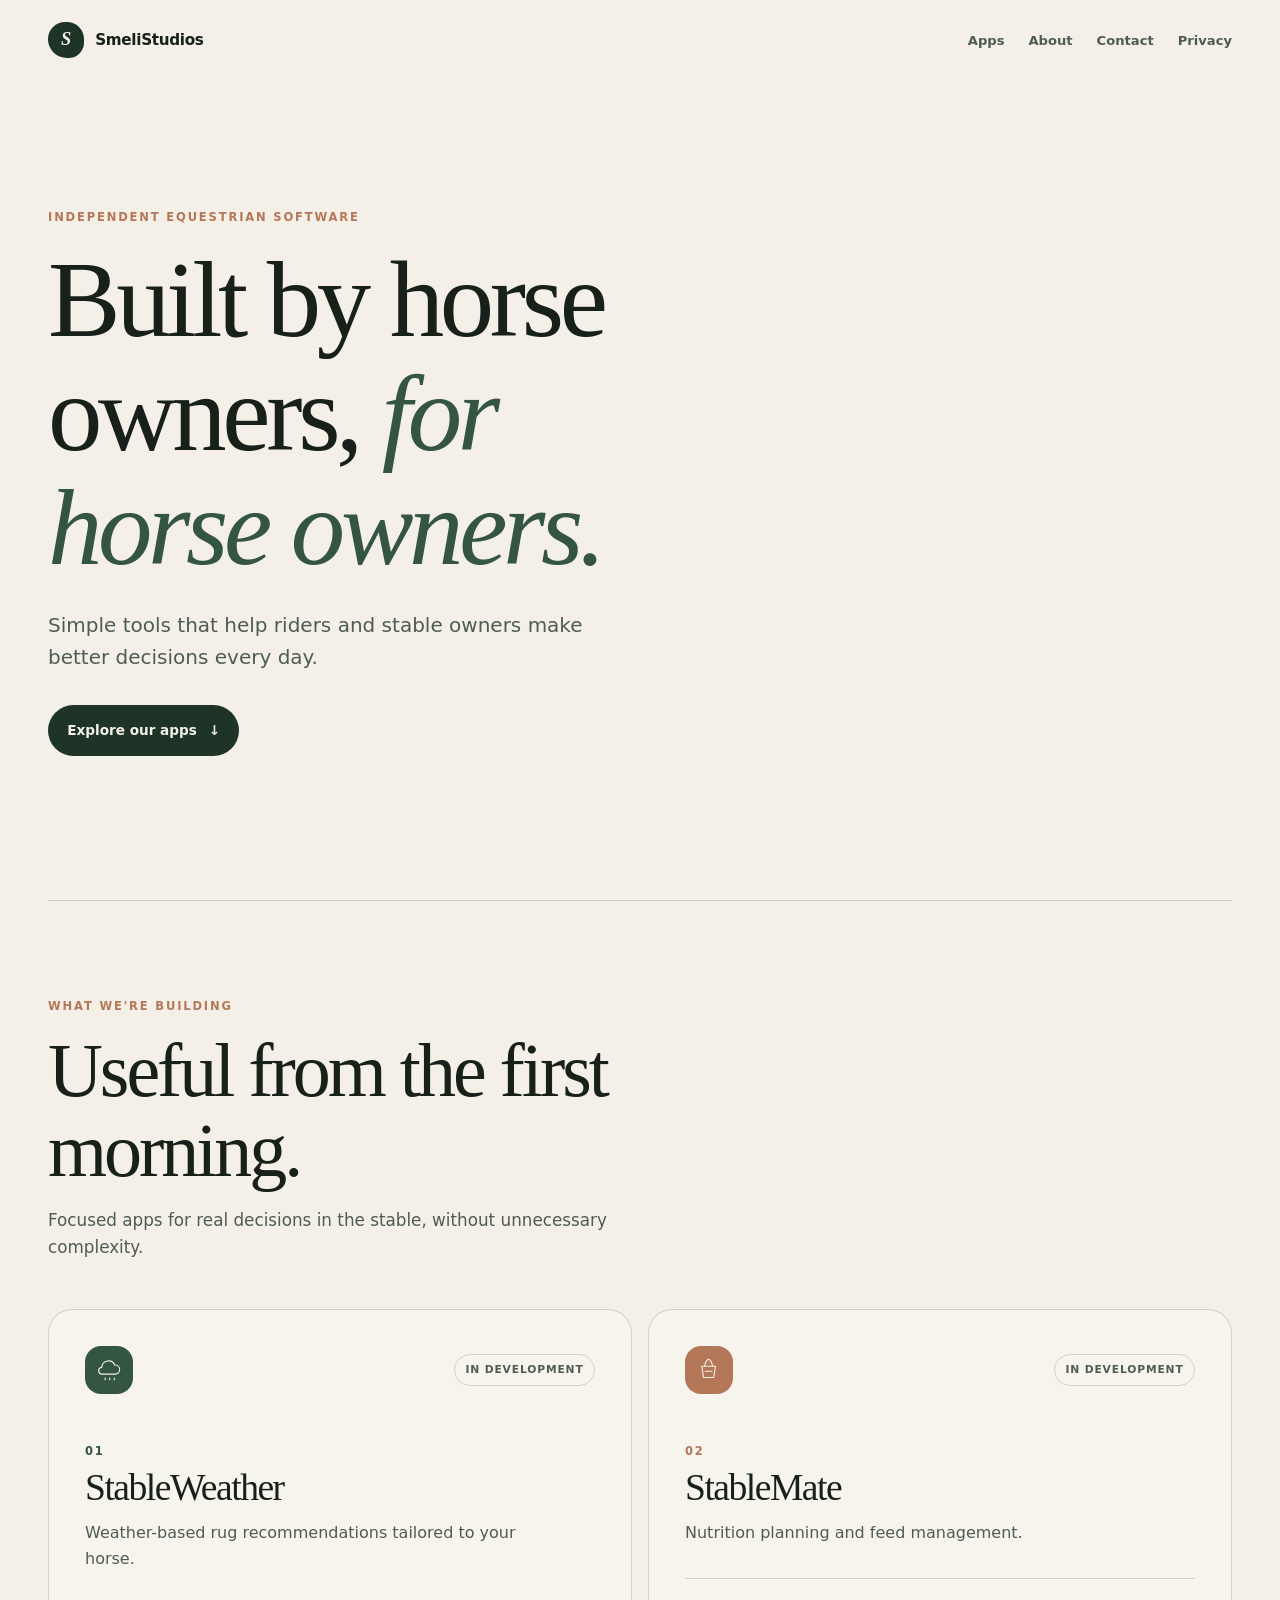
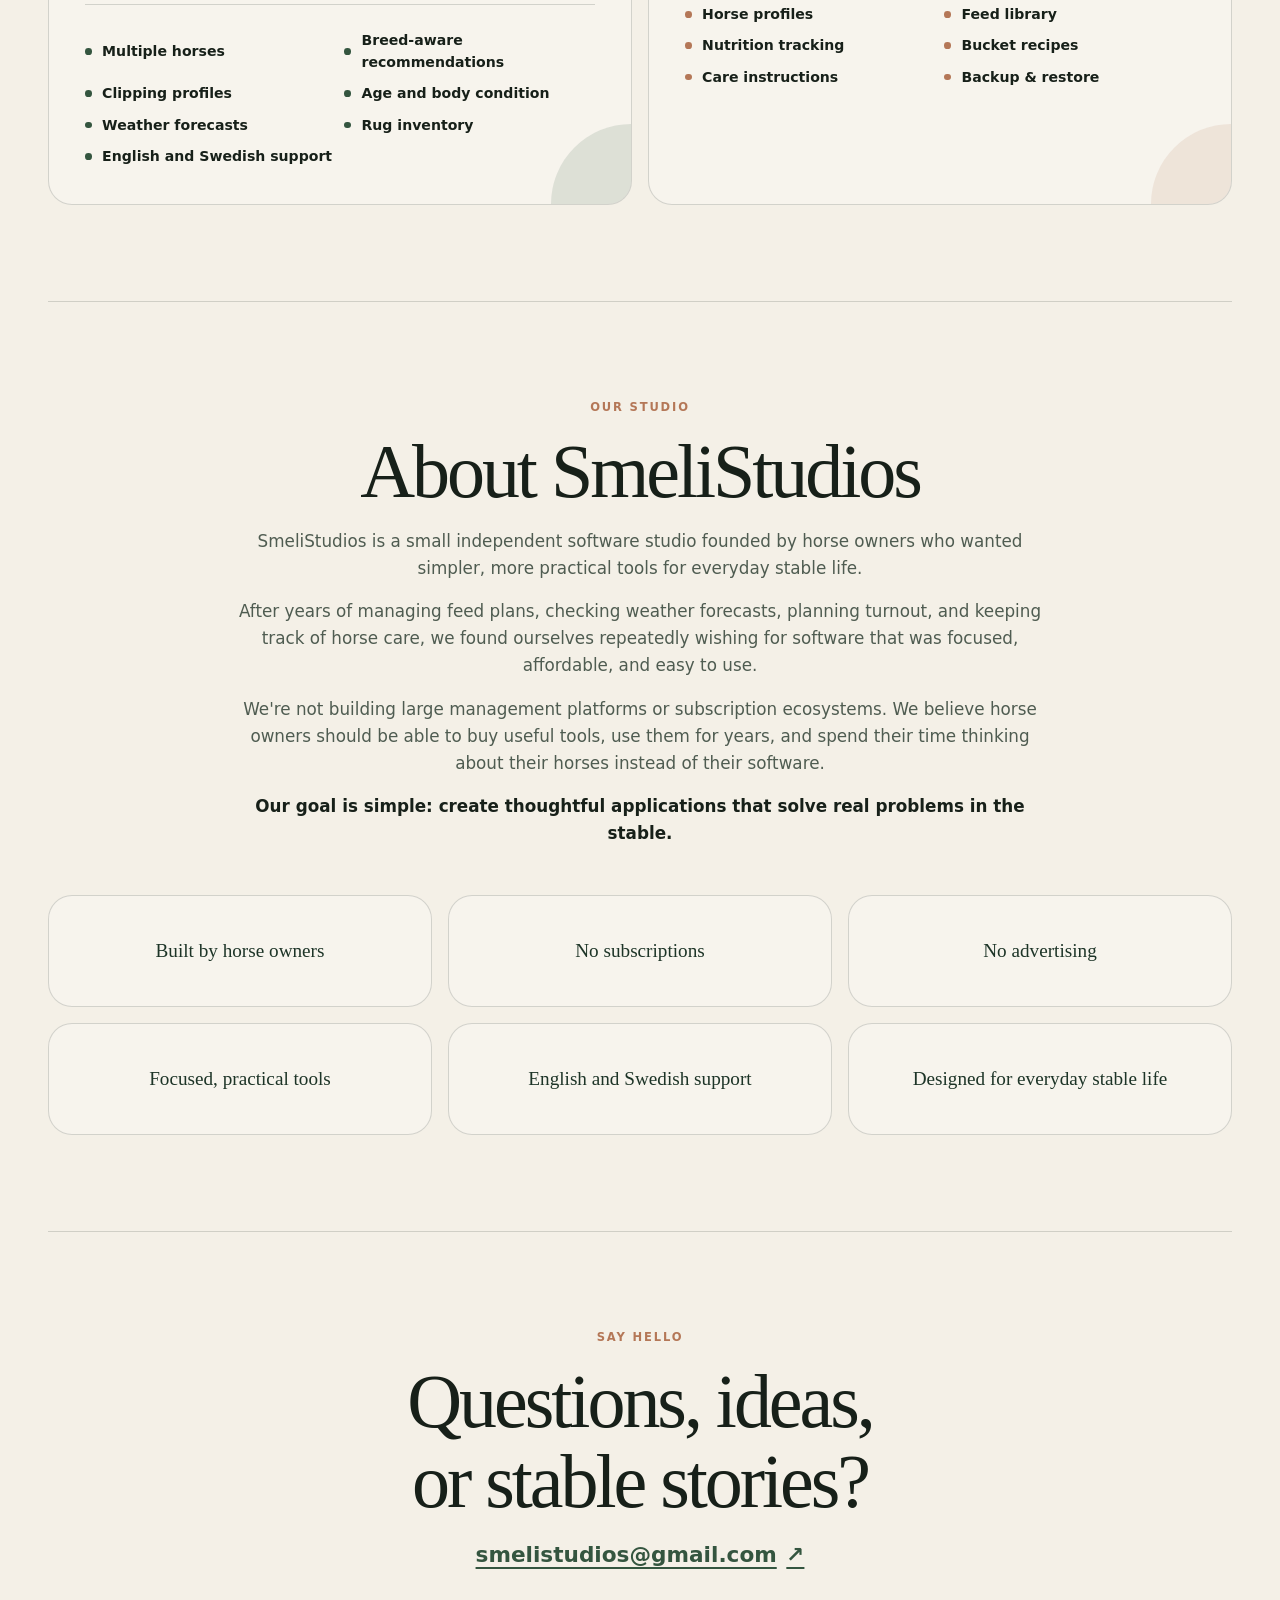
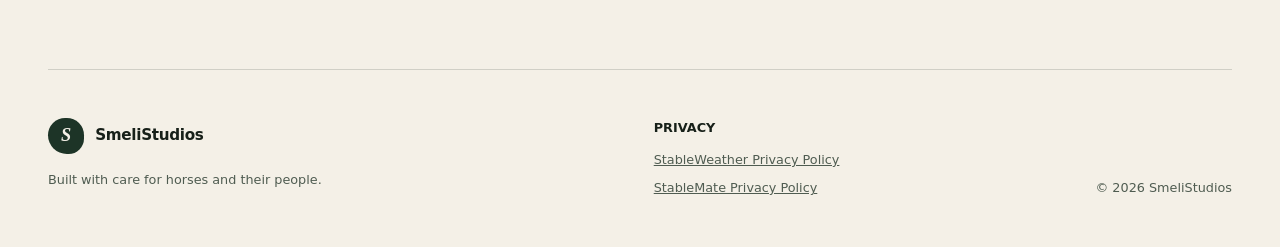
==== index.html @ ff222631 "fixed issues" ====
<!doctype html>
<html lang="en">
  <head>
    <meta charset="utf-8">
    <meta name="viewport" content="width=device-width, initial-scale=1">
    <meta
      name="description"
      content="SmeliStudios builds simple tools for horse owners, riders, and stable owners."
    >
    <title>SmeliStudios | Built for horse owners</title>
    <link rel="stylesheet" href="styles.css">
  </head>
  <body>
    <header class="site-header">
      <a class="brand" href="#top" aria-label="SmeliStudios home">
        <span class="brand-mark" aria-hidden="true">S</span>
        <span>SmeliStudios</span>
      </a>
      <nav aria-label="Primary navigation">
        <a href="#apps">Apps</a>
        <a href="#about">About</a>
        <a href="#contact">Contact</a>
        <a href="#privacy">Privacy</a>
      </nav>
    </header>

    <main id="top">
      <section class="hero" aria-labelledby="hero-title">
        <div class="hero-copy">
          <p class="eyebrow">Independent equestrian software</p>
          <h1 id="hero-title">Built by horse owners, <em>for horse owners.</em></h1>
          <p class="hero-intro">
            Simple tools that help riders and stable owners make better
            decisions every day.
          </p>
          <a class="primary-link" href="#apps">
            Explore our apps
            <span aria-hidden="true">&darr;</span>
          </a>
        </div>

      </section>

      <section id="apps" class="apps-section" aria-labelledby="apps-title">
        <div class="section-heading">
          <p class="eyebrow">What we're building</p>
          <h2 id="apps-title">Useful from the first morning.</h2>
          <p>
            Focused apps for real decisions in the stable, without unnecessary
            complexity.
          </p>
        </div>

        <div class="app-grid">
          <article class="app-card weather-card">
            <div class="app-card-top">
              <div class="app-icon" aria-hidden="true">
                <svg viewBox="0 0 48 48">
                  <path d="M13 32h23a8 8 0 0 0-1-16 12 12 0 0 0-23 4 6 6 0 0 0 1 12Z" />
                  <path d="M18 39v3m8-3v3m8-3v3" />
                </svg>
              </div>
              <span class="status">In development</span>
            </div>
            <p class="app-number">01</p>
            <h3>StableWeather</h3>
            <p class="app-summary">
              Weather-based rug recommendations tailored to your horse.
            </p>
            <ul class="feature-list">
              <li>Multiple horses</li>
              <li>Breed-aware recommendations</li>
              <li>Clipping profiles</li>
              <li>Age and body condition</li>
              <li>Weather forecasts</li>
              <li>Rug inventory</li>
              <li>English and Swedish support</li>
            </ul>
          </article>

          <article class="app-card mate-card">
            <div class="app-card-top">
              <div class="app-icon" aria-hidden="true">
                <svg viewBox="0 0 48 48">
                  <path d="M12 18h24l-3 20H15l-3-20Z" />
                  <path d="M17 18c1-8 5-12 7-12s6 4 7 12M18 27h12" />
                </svg>
              </div>
              <span class="status">In development</span>
            </div>
            <p class="app-number">02</p>
            <h3>StableMate</h3>
            <p class="app-summary">Nutrition planning and feed management.</p>
            <ul class="feature-list">
              <li>Horse profiles</li>
              <li>Feed library</li>
              <li>Nutrition tracking</li>
              <li>Bucket recipes</li>
              <li>Care instructions</li>
              <li>Backup &amp; restore</li>
            </ul>
          </article>
        </div>
      </section>

      <section id="about" class="about-section" aria-labelledby="about-title">
        <div class="about-copy">
          <p class="eyebrow">Our studio</p>
          <h2 id="about-title">About SmeliStudios</h2>
          <div class="about-text">
            <p>
              SmeliStudios is a small independent software studio founded by
              horse owners who wanted simpler, more practical tools for
              everyday stable life.
            </p>
            <p>
              After years of managing feed plans, checking weather forecasts,
              planning turnout, and keeping track of horse care, we found
              ourselves repeatedly wishing for software that was focused,
              affordable, and easy to use.
            </p>
            <p>
              We're not building large management platforms or subscription
              ecosystems. We believe horse owners should be able to buy useful
              tools, use them for years, and spend their time thinking about
              their horses instead of their software.
            </p>
            <p>
              Our goal is simple: create thoughtful applications that solve
              real problems in the stable.
            </p>
          </div>
        </div>

        <div class="values-grid" role="list" aria-label="SmeliStudios values">
          <article class="value-card" role="listitem">Built by horse owners</article>
          <article class="value-card" role="listitem">No subscriptions</article>
          <article class="value-card" role="listitem">No advertising</article>
          <article class="value-card" role="listitem">Focused, practical tools</article>
          <article class="value-card" role="listitem">
            English and Swedish support
          </article>
          <article class="value-card" role="listitem">
            Designed for everyday stable life
          </article>
        </div>
      </section>

      <section id="contact" class="contact-section" aria-labelledby="contact-title">
        <p class="eyebrow">Say hello</p>
        <h2 id="contact-title">Questions, ideas, or stable stories?</h2>
        <a class="email-link" href="mailto:smelistudios@gmail.com">
          smelistudios@gmail.com
          <span aria-hidden="true">&nearr;</span>
        </a>
      </section>
    </main>

    <footer id="privacy" class="site-footer">
      <div>
        <a class="brand footer-brand" href="#top">
          <span class="brand-mark" aria-hidden="true">S</span>
          <span>SmeliStudios</span>
        </a>
        <p>Built with care for horses and their people.</p>
      </div>
      <div class="footer-links">
        <p>Privacy</p>
        <a href="privacy/stableweather.html">StableWeather Privacy Policy</a>
        <a href="privacy/stablemate.html">StableMate Privacy Policy</a>
      </div>
      <p class="copyright">&copy; 2026 SmeliStudios</p>
    </footer>
  </body>
</html>
---- styles.css ----
:root {
  /*
   * SMELISTUDIOS THEME
   * ------------------
   * Change the palette here. Every colour used across the landing page,
   * and privacy pages references one of these variables.
   *
   * Core surfaces and text
   */
  --ink: #172019;
  --ink-soft: #4f5c51;
  --paper: #f4f0e7;
  --paper-deep: #e9e2d5;

  /* Brand and accent colours */
  --forest: #1d3427;
  --forest-light: #34553f;
  --clay: #b47757;
  --sun: #d7aa58;

  /* Borders and overlays */
  --line: rgba(23, 32, 25, 0.16);
  --card-wash: rgba(255, 255, 255, 0.28);

  /* Layout controls */
  --radius: 1.5rem;
  --max-width: 74rem;
}

* {
  box-sizing: border-box;
}

html {
  scroll-behavior: smooth;
}

body {
  margin: 0;
  background: var(--paper);
  color: var(--ink);
  font-family: Inter, ui-sans-serif, system-ui, -apple-system, BlinkMacSystemFont,
    "Segoe UI", sans-serif;
  line-height: 1.6;
}

a {
  color: inherit;
}

.site-header,
.hero,
.apps-section,
.about-section,
.contact-section,
.site-footer {
  width: min(calc(100% - 2rem), var(--max-width));
  margin-inline: auto;
}

.site-header {
  min-height: 5rem;
  display: flex;
  align-items: center;
  justify-content: space-between;
  gap: 1rem;
}

.brand {
  display: inline-flex;
  align-items: center;
  gap: 0.7rem;
  color: var(--ink);
  font-size: 0.95rem;
  font-weight: 800;
  letter-spacing: -0.02em;
  text-decoration: none;
}

.brand-mark {
  width: 2.25rem;
  height: 2.25rem;
  display: grid;
  place-items: center;
  border-radius: 50% 50% 45% 55%;
  background: var(--forest);
  color: var(--paper);
  font-family: Georgia, "Times New Roman", serif;
  font-size: 1.15rem;
  font-style: italic;
}

nav {
  display: none;
  align-items: center;
  gap: 1.5rem;
}

nav a {
  color: var(--ink-soft);
  font-size: 0.82rem;
  font-weight: 700;
  text-decoration: none;
}

nav a:hover,
nav a:focus-visible {
  color: var(--clay);
}

.hero {
  min-height: calc(100vh - 5rem);
  display: flex;
  align-items: center;
  padding-block: 4rem 5rem;
}

.hero-copy {
  width: 100%;
  max-width: 58rem;
}

.eyebrow {
  margin: 0 0 1rem;
  color: var(--clay);
  font-size: 0.72rem;
  font-weight: 800;
  letter-spacing: 0.16em;
  text-transform: uppercase;
}

h1,
h2,
h3,
p {
  margin-top: 0;
}

h1,
h2,
h3 {
  font-family: Georgia, "Times New Roman", serif;
  font-weight: 500;
  letter-spacing: -0.04em;
  line-height: 1.05;
}

h1 {
  max-width: 12ch;
  margin-bottom: 1.5rem;
  font-size: clamp(3.25rem, 14vw, 6.8rem);
}

h1 em {
  color: var(--forest-light);
  font-weight: inherit;
}

.hero-intro {
  max-width: 34rem;
  margin-bottom: 2rem;
  color: var(--ink-soft);
  font-size: clamp(1.05rem, 2vw, 1.25rem);
}

.primary-link {
  display: inline-flex;
  align-items: center;
  gap: 0.75rem;
  padding: 0.9rem 1.2rem;
  border-radius: 999px;
  background: var(--forest);
  color: var(--paper);
  font-size: 0.85rem;
  font-weight: 800;
  text-decoration: none;
}

.primary-link:hover,
.primary-link:focus-visible {
  background: var(--forest-light);
}

.apps-section {
  padding-block: 6rem;
  border-top: 1px solid var(--line);
}

.section-heading {
  max-width: 40rem;
  margin-bottom: 3rem;
}

h2 {
  margin-bottom: 1rem;
  font-size: clamp(2.5rem, 9vw, 4.75rem);
}

.section-heading > p:last-child {
  color: var(--ink-soft);
  font-size: 1.05rem;
}

.app-grid {
  display: grid;
  gap: 1rem;
}

.app-card {
  position: relative;
  overflow: hidden;
  padding: 1.5rem;
  border: 1px solid var(--line);
  border-radius: var(--radius);
  background: var(--card-wash);
}

.app-card::after {
  content: "";
  width: 10rem;
  height: 10rem;
  position: absolute;
  right: -5rem;
  bottom: -5rem;
  border-radius: 50%;
  background: var(--card-accent);
  opacity: 0.13;
}

.weather-card {
  --card-accent: var(--forest-light);
}

.mate-card {
  --card-accent: var(--clay);
}

.app-card-top {
  display: flex;
  align-items: center;
  justify-content: space-between;
  gap: 1rem;
}

.app-icon {
  width: 3rem;
  height: 3rem;
  display: grid;
  place-items: center;
  border-radius: 1rem;
  background: var(--card-accent);
  color: var(--paper);
}

.app-icon svg {
  width: 1.7rem;
  fill: none;
  stroke: currentColor;
  stroke-linecap: round;
  stroke-linejoin: round;
  stroke-width: 2;
}

.status {
  padding: 0.4rem 0.65rem;
  border: 1px solid var(--line);
  border-radius: 999px;
  color: var(--ink-soft);
  font-size: 0.67rem;
  font-weight: 800;
  letter-spacing: 0.08em;
  text-transform: uppercase;
}

.app-number {
  margin: 3rem 0 0.5rem;
  color: var(--card-accent);
  font-size: 0.72rem;
  font-weight: 900;
  letter-spacing: 0.14em;
}

.app-card h3 {
  margin-bottom: 0.8rem;
  font-size: 2.35rem;
}

.app-summary {
  max-width: 30rem;
  color: var(--ink-soft);
}

.feature-list {
  display: grid;
  gap: 0.55rem;
  margin: 2rem 0 0;
  padding: 1.5rem 0 0;
  border-top: 1px solid var(--line);
  list-style: none;
}

.feature-list li {
  display: flex;
  align-items: center;
  gap: 0.65rem;
  font-size: 0.88rem;
  font-weight: 650;
}

.feature-list li::before {
  content: "";
  width: 0.42rem;
  height: 0.42rem;
  flex: 0 0 auto;
  border-radius: 50%;
  background: var(--card-accent);
}

.about-section {
  padding-block: 6rem;
  border-top: 1px solid var(--line);
  text-align: center;
}

.about-copy {
  max-width: 52rem;
  margin-inline: auto;
}

.about-text {
  color: var(--ink-soft);
  font-size: 1.05rem;
}

.about-text p:last-child {
  margin-bottom: 0;
  color: var(--ink);
  font-weight: 700;
}

.values-grid {
  display: grid;
  gap: 1rem;
  margin-top: 3rem;
}

.value-card {
  min-height: 7rem;
  display: grid;
  place-items: center;
  align-items: center;
  padding: 1.5rem;
  border: 1px solid var(--line);
  border-radius: var(--radius);
  background: var(--card-wash);
  color: var(--forest);
  font-family: Georgia, "Times New Roman", serif;
  font-size: 1.2rem;
  font-weight: 500;
  line-height: 1.25;
}

.contact-section {
  padding-block: 6rem;
  border-top: 1px solid var(--line);
  text-align: center;
}

.contact-section h2 {
  max-width: 14ch;
  margin-inline: auto;
}

.email-link {
  display: inline-flex;
  align-items: center;
  gap: 0.6rem;
  color: var(--forest-light);
  font-size: clamp(1rem, 4vw, 1.35rem);
  font-weight: 800;
  text-underline-offset: 0.3rem;
}

.site-footer {
  display: grid;
  gap: 2rem;
  padding-block: 3rem;
  border-top: 1px solid var(--line);
}

.footer-brand {
  margin-bottom: 1rem;
}

.site-footer p {
  margin-bottom: 0;
  color: var(--ink-soft);
  font-size: 0.8rem;
}

.footer-links {
  display: grid;
  gap: 0.5rem;
}

.footer-links p {
  margin-bottom: 0.25rem;
  color: var(--ink);
  font-weight: 800;
  text-transform: uppercase;
}

.footer-links a {
  width: fit-content;
  color: var(--ink-soft);
  font-size: 0.8rem;
}

.copyright {
  align-self: end;
}

:focus-visible {
  outline: 3px solid var(--sun);
  outline-offset: 4px;
}

@media (min-width: 40rem) {
  nav {
    display: flex;
  }

  .site-header,
  .hero,
  .apps-section,
  .about-section,
  .contact-section,
  .site-footer {
    width: min(calc(100% - 4rem), var(--max-width));
  }

  .app-card {
    padding: 2.25rem;
  }

  .feature-list {
    grid-template-columns: repeat(2, minmax(0, 1fr));
  }

  .values-grid {
    grid-template-columns: repeat(2, minmax(0, 1fr));
  }

  .site-footer {
    grid-template-columns: 1.4fr 1fr auto;
  }
}

@media (min-width: 56rem) {
  .app-grid {
    grid-template-columns: repeat(2, minmax(0, 1fr));
  }

  .values-grid {
    grid-template-columns: repeat(3, minmax(0, 1fr));
  }
}

@media (prefers-reduced-motion: reduce) {
  html {
    scroll-behavior: auto;
  }
}
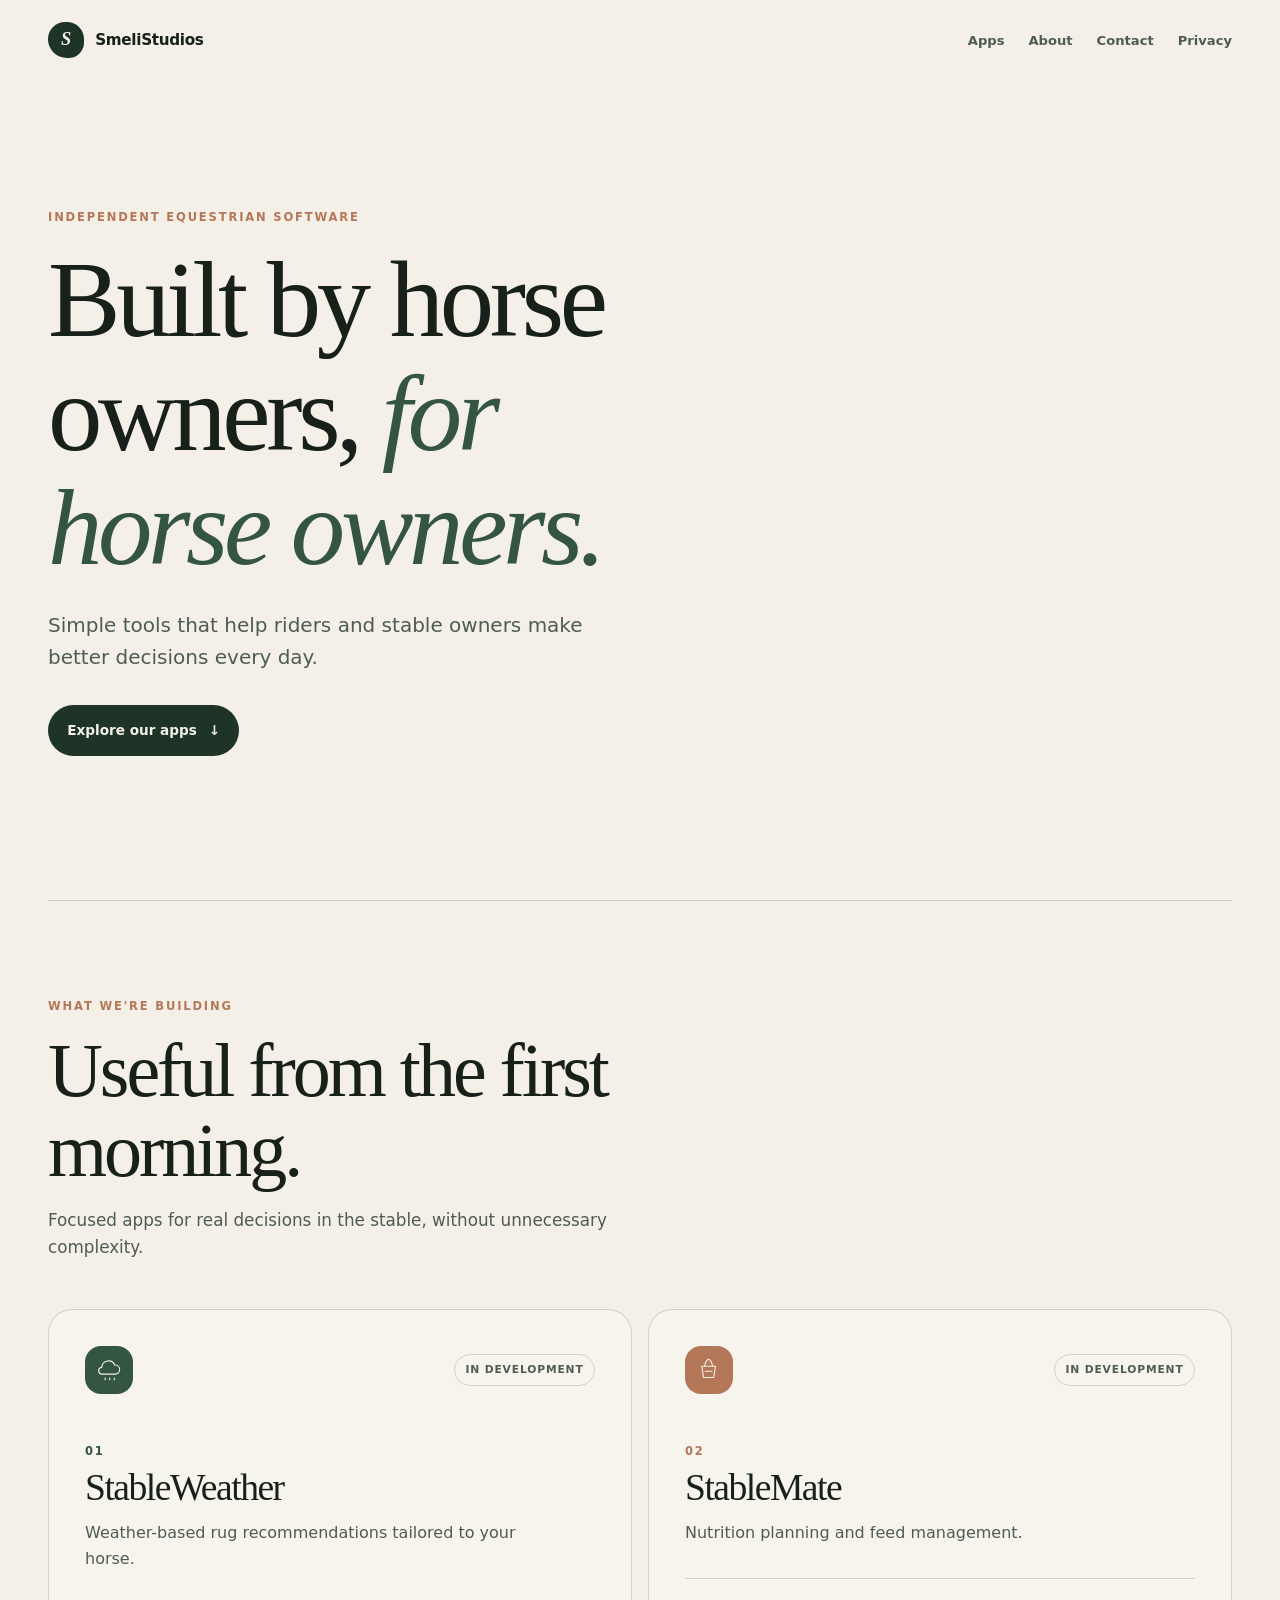
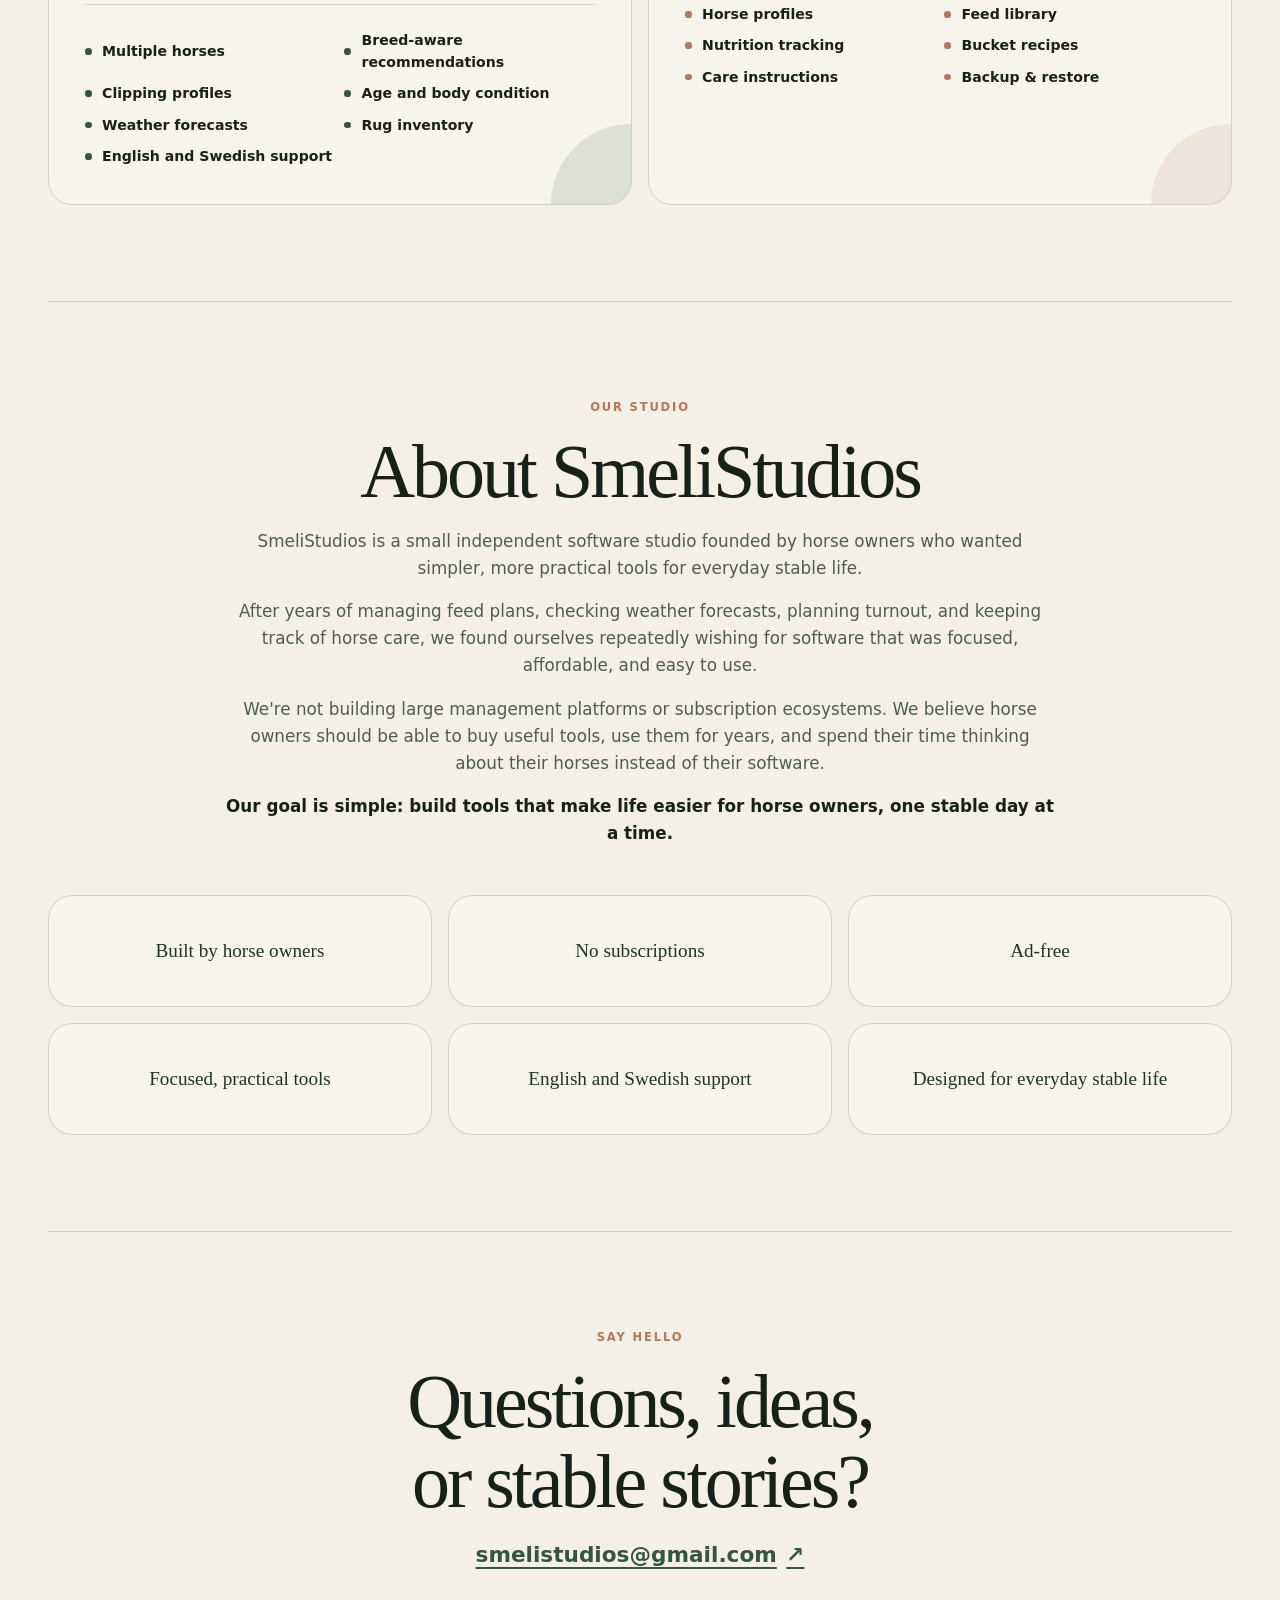
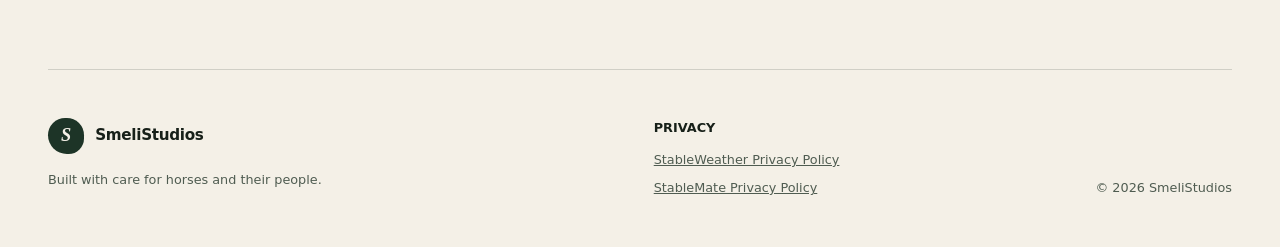
==== commit 79710b13: "refine about section copy" ====
--- a/index.html
+++ b/index.html
@@ -126,8 +126,8 @@
               their horses instead of their software.
             </p>
             <p>
-              Our goal is simple: create thoughtful applications that solve
-              real problems in the stable.
+              Our goal is simple: build tools that make life easier for horse
+              owners, one stable day at a time.
             </p>
           </div>
         </div>
@@ -135,7 +135,7 @@
         <div class="values-grid" role="list" aria-label="SmeliStudios values">
           <article class="value-card" role="listitem">Built by horse owners</article>
           <article class="value-card" role="listitem">No subscriptions</article>
-          <article class="value-card" role="listitem">No advertising</article>
+          <article class="value-card" role="listitem">Ad-free</article>
           <article class="value-card" role="listitem">Focused, practical tools</article>
           <article class="value-card" role="listitem">
             English and Swedish support
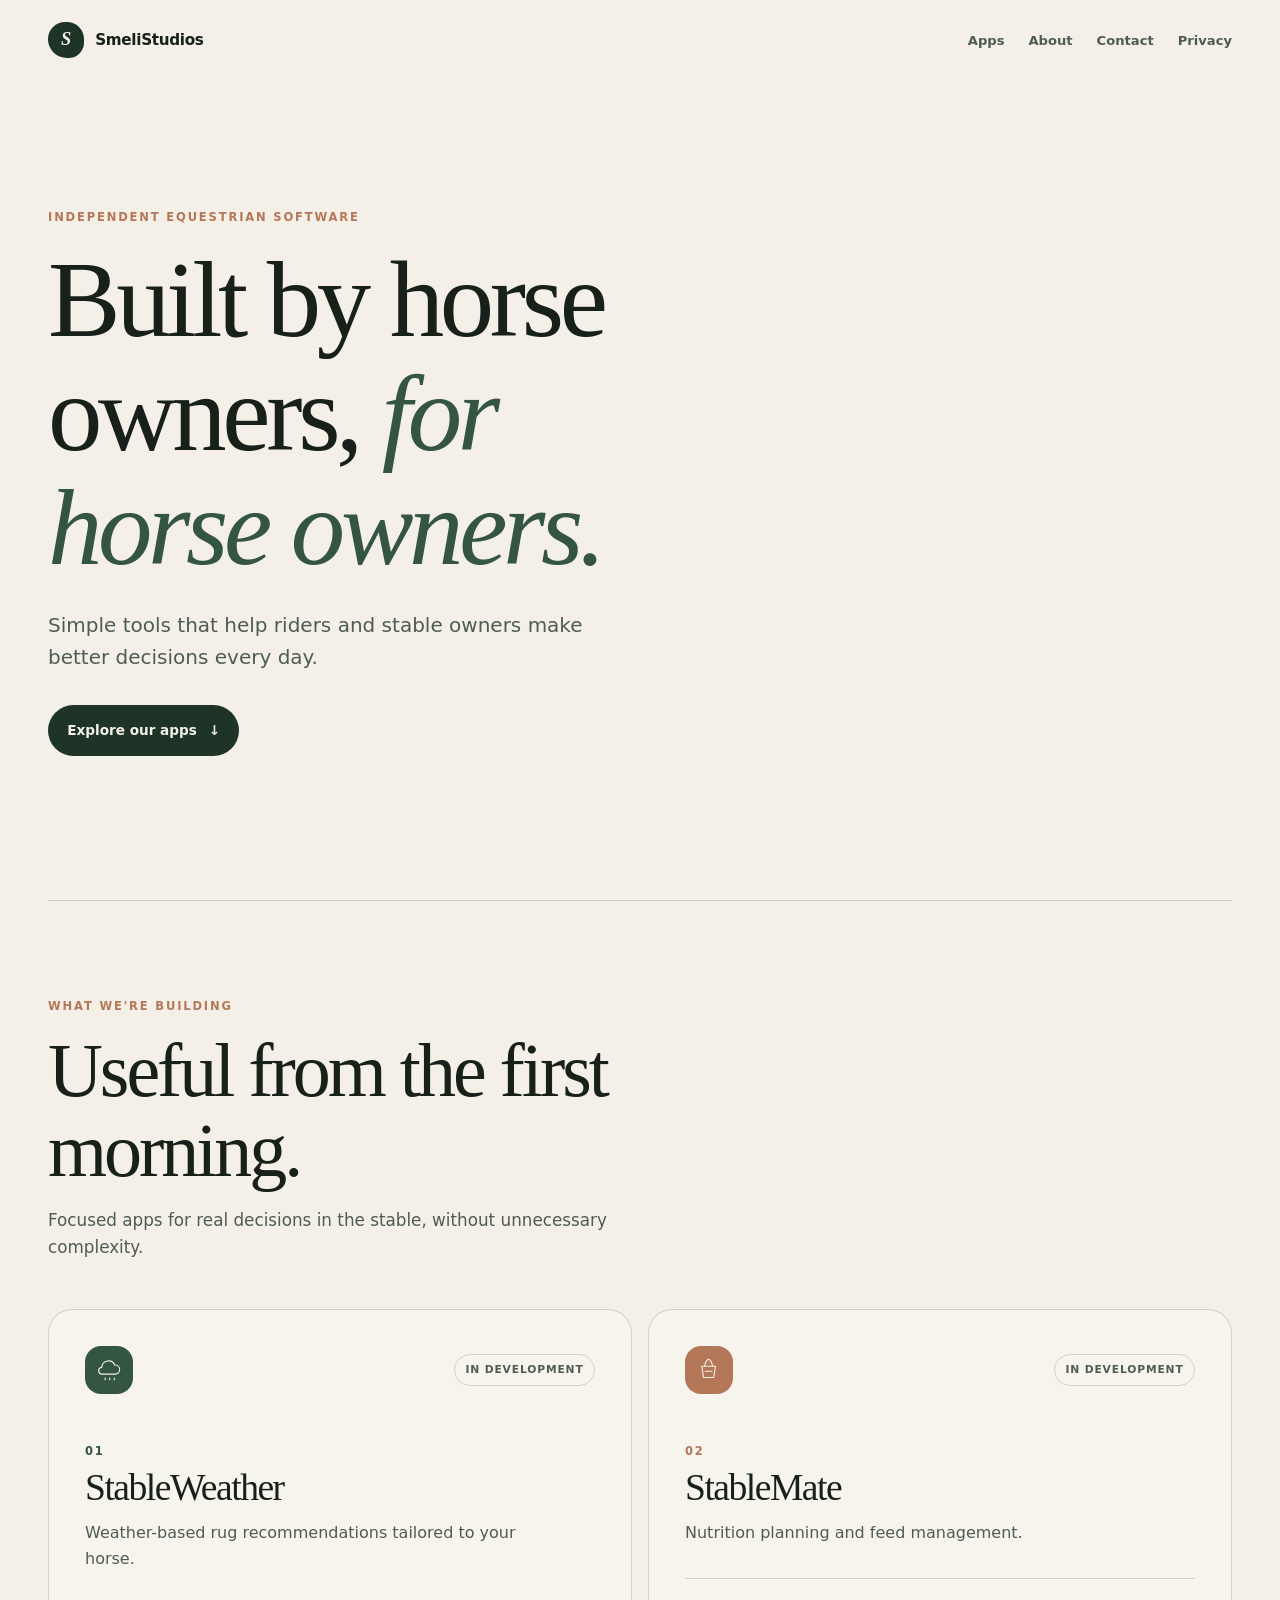
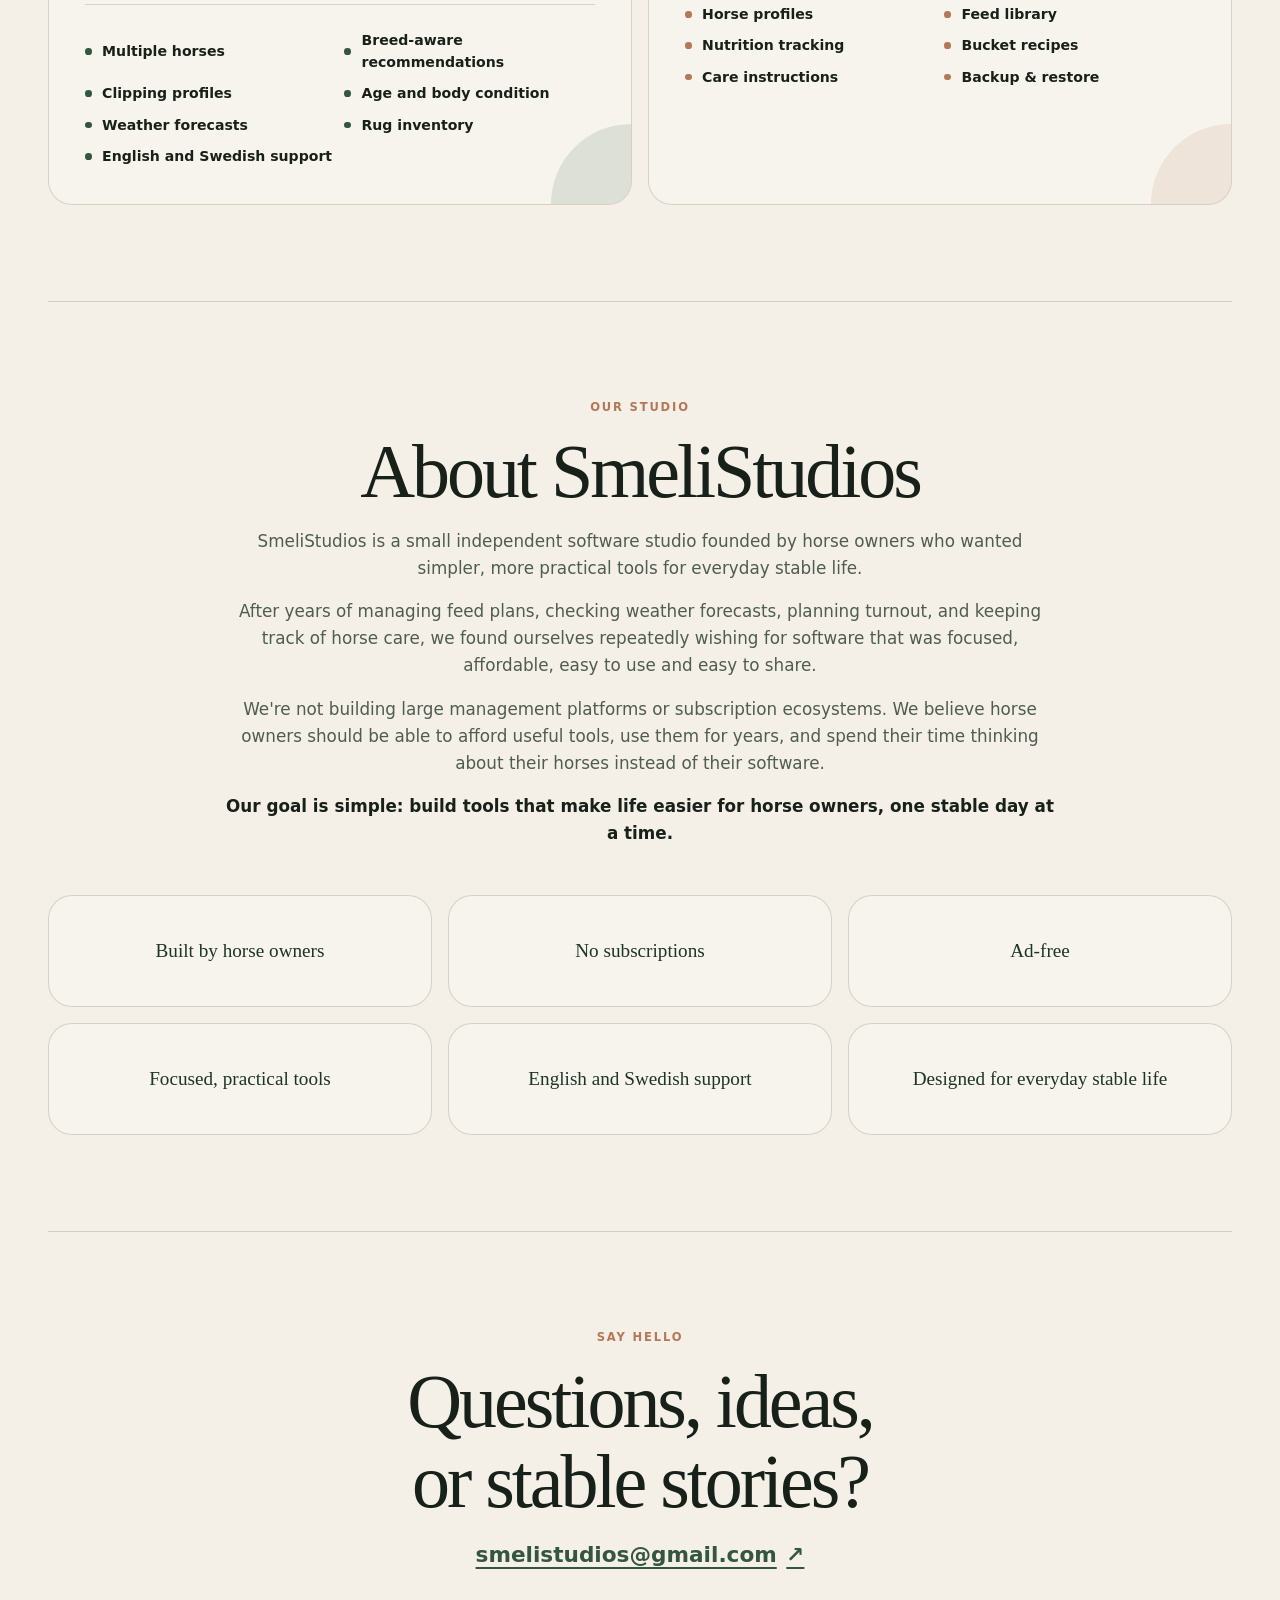
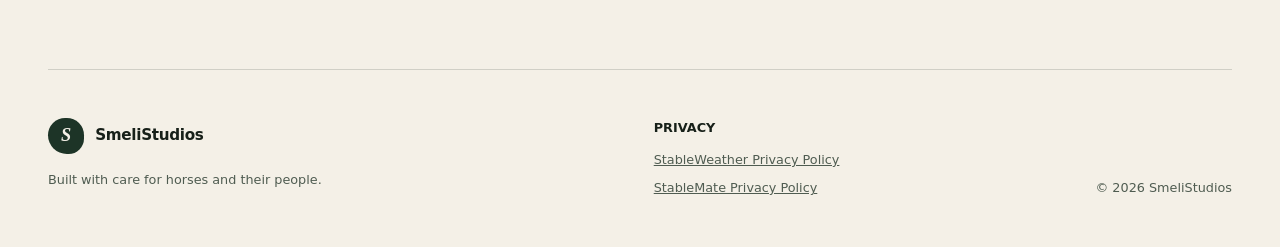
==== commit 927b45ab: "change text in about page" ====
--- a/index.html
+++ b/index.html
@@ -117,11 +117,11 @@
               After years of managing feed plans, checking weather forecasts,
               planning turnout, and keeping track of horse care, we found
               ourselves repeatedly wishing for software that was focused,
-              affordable, and easy to use.
+              affordable, easy to use and easy to share.
             </p>
             <p>
               We're not building large management platforms or subscription
-              ecosystems. We believe horse owners should be able to buy useful
+              ecosystems. We believe horse owners should be able to afford useful
               tools, use them for years, and spend their time thinking about
               their horses instead of their software.
             </p>
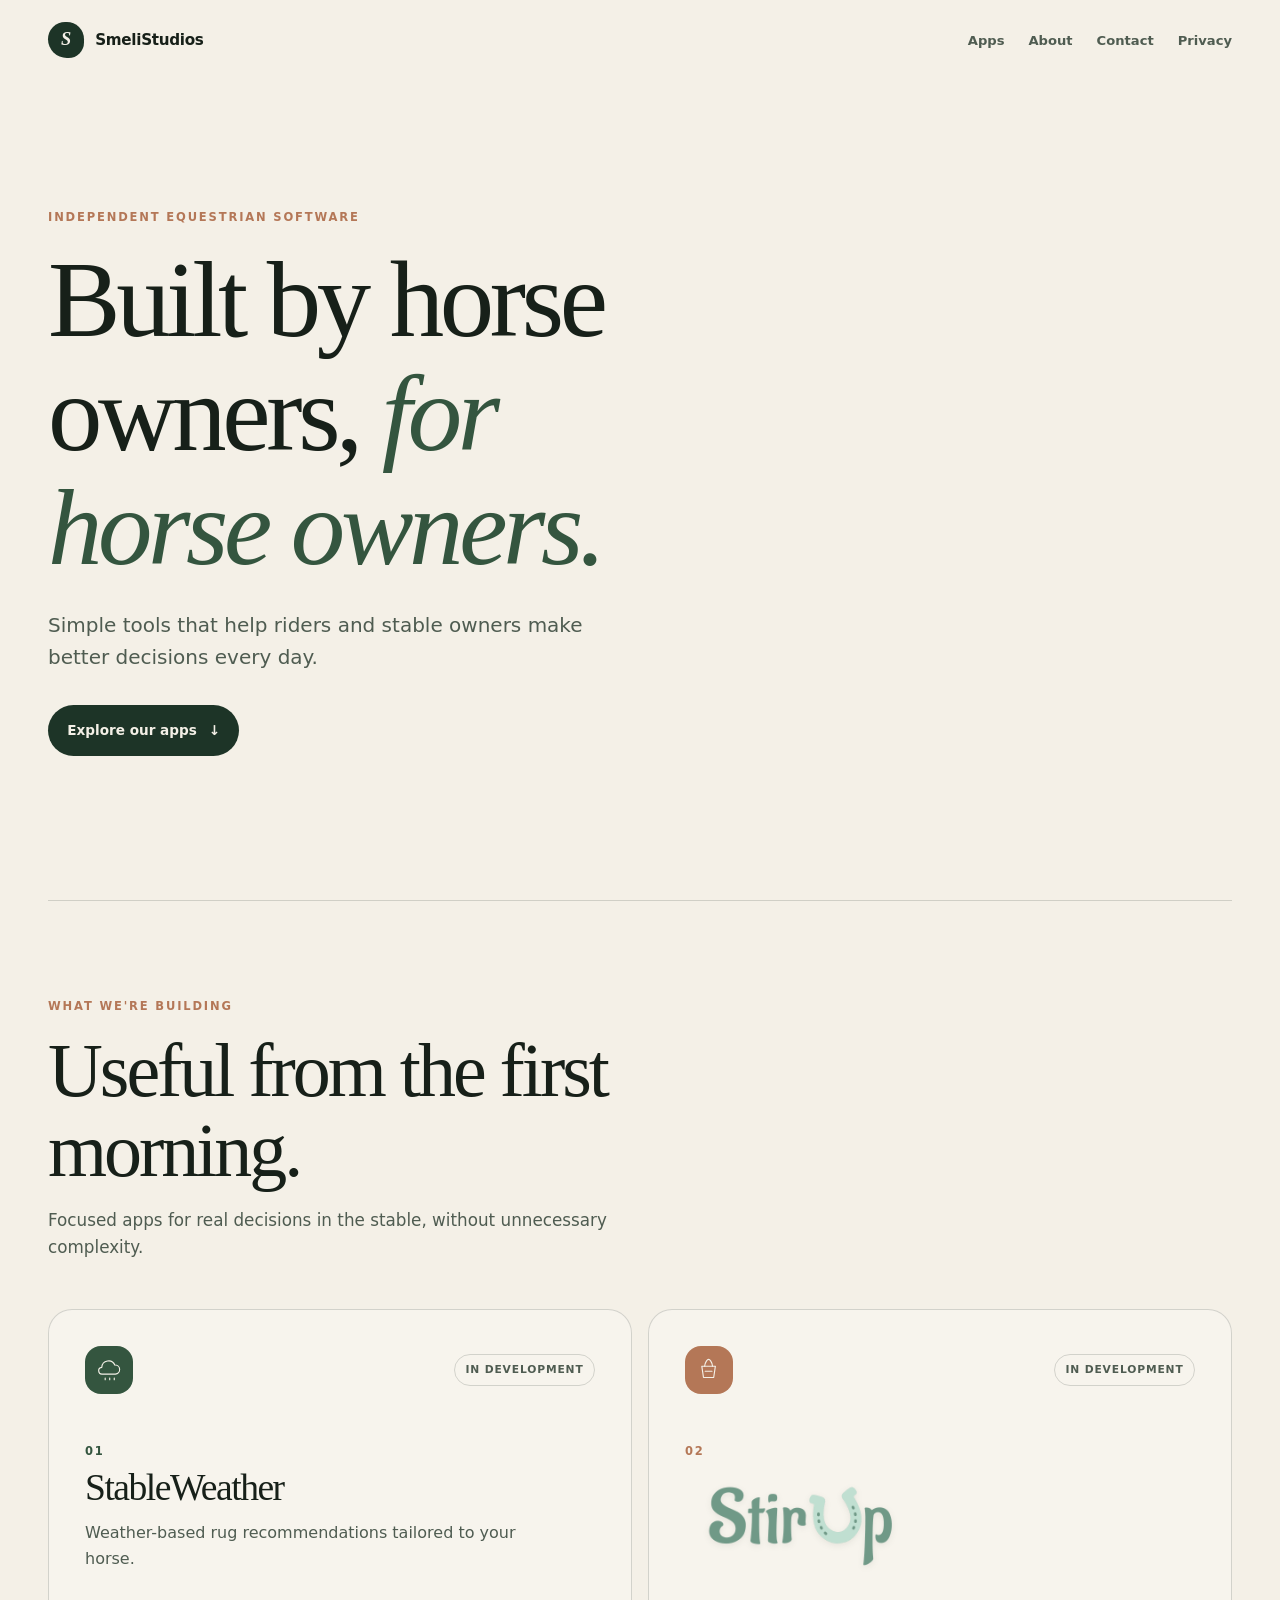
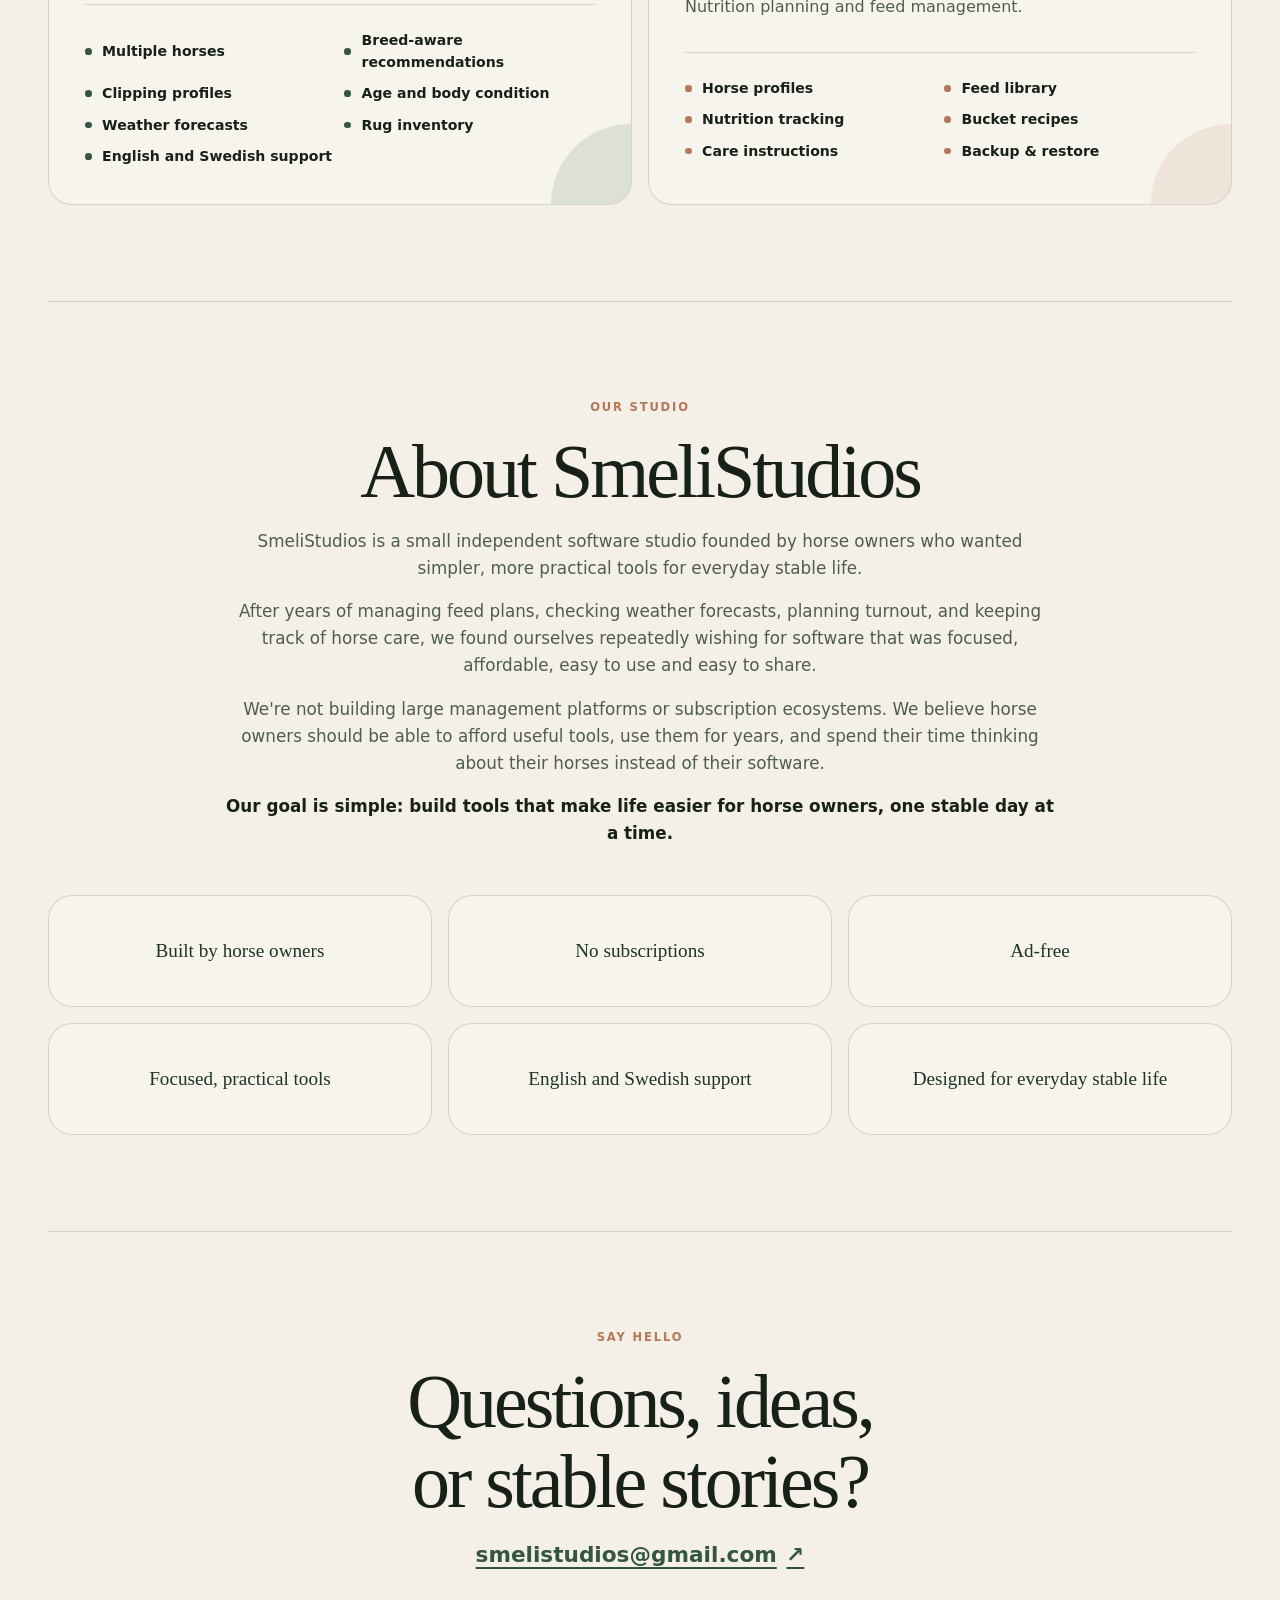
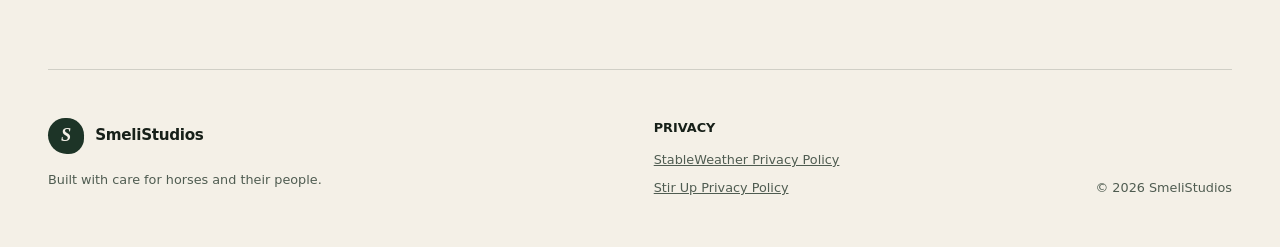
==== commit 95e4c7d1: "Add Stir Up website branding" ====
--- a/index.html
+++ b/index.html
@@ -9,6 +9,11 @@
     >
     <title>SmeliStudios | Built for horse owners</title>
     <link rel="stylesheet" href="styles.css">
+    <script
+      data-goatcounter="https://smelistudios.goatcounter.com/count"
+      async
+      src="https://gc.zgo.at/count.js"
+    ></script>
   </head>
   <body>
     <header class="site-header">
@@ -78,7 +83,7 @@
             </ul>
           </article>
 
-          <article class="app-card mate-card">
+          <article class="app-card stir-up-card">
             <div class="app-card-top">
               <div class="app-icon" aria-hidden="true">
                 <svg viewBox="0 0 48 48">
@@ -89,7 +94,14 @@
               <span class="status">In development</span>
             </div>
             <p class="app-number">02</p>
-            <h3>StableMate</h3>
+            <h3 class="visually-hidden">Stir Up</h3>
+            <img
+              class="app-wordmark stir-up-wordmark"
+              src="assets/stir-up-wordmark.png"
+              alt="Stir Up"
+              width="1080"
+              height="500"
+            >
             <p class="app-summary">Nutrition planning and feed management.</p>
             <ul class="feature-list">
               <li>Horse profiles</li>
@@ -167,7 +179,7 @@
       <div class="footer-links">
         <p>Privacy</p>
         <a href="privacy/stableweather.html">StableWeather Privacy Policy</a>
-        <a href="privacy/stablemate.html">StableMate Privacy Policy</a>
+        <a href="privacy/stablemate.html">Stir Up Privacy Policy</a>
       </div>
       <p class="copyright">&copy; 2026 SmeliStudios</p>
     </footer>
--- a/styles.css
+++ b/styles.css
@@ -231,7 +231,7 @@
   --card-accent: var(--forest-light);
 }
 
-.mate-card {
+.stir-up-card {
   --card-accent: var(--clay);
 }
 
@@ -283,6 +283,17 @@
 .app-card h3 {
   margin-bottom: 0.8rem;
   font-size: 2.35rem;
+}
+
+.app-wordmark {
+  display: block;
+  width: min(15rem, 82%);
+  height: auto;
+  margin: 0 0 0.95rem -0.2rem;
+}
+
+.stir-up-wordmark {
+  filter: drop-shadow(0 0.15rem 0.2rem rgba(23, 32, 25, 0.08));
 }
 
 .app-summary {
@@ -425,6 +436,16 @@
   outline-offset: 4px;
 }
 
+.visually-hidden {
+  width: 1px;
+  height: 1px;
+  position: absolute;
+  overflow: hidden;
+  clip: rect(0 0 0 0);
+  clip-path: inset(50%);
+  white-space: nowrap;
+}
+
 @media (min-width: 40rem) {
   nav {
     display: flex;
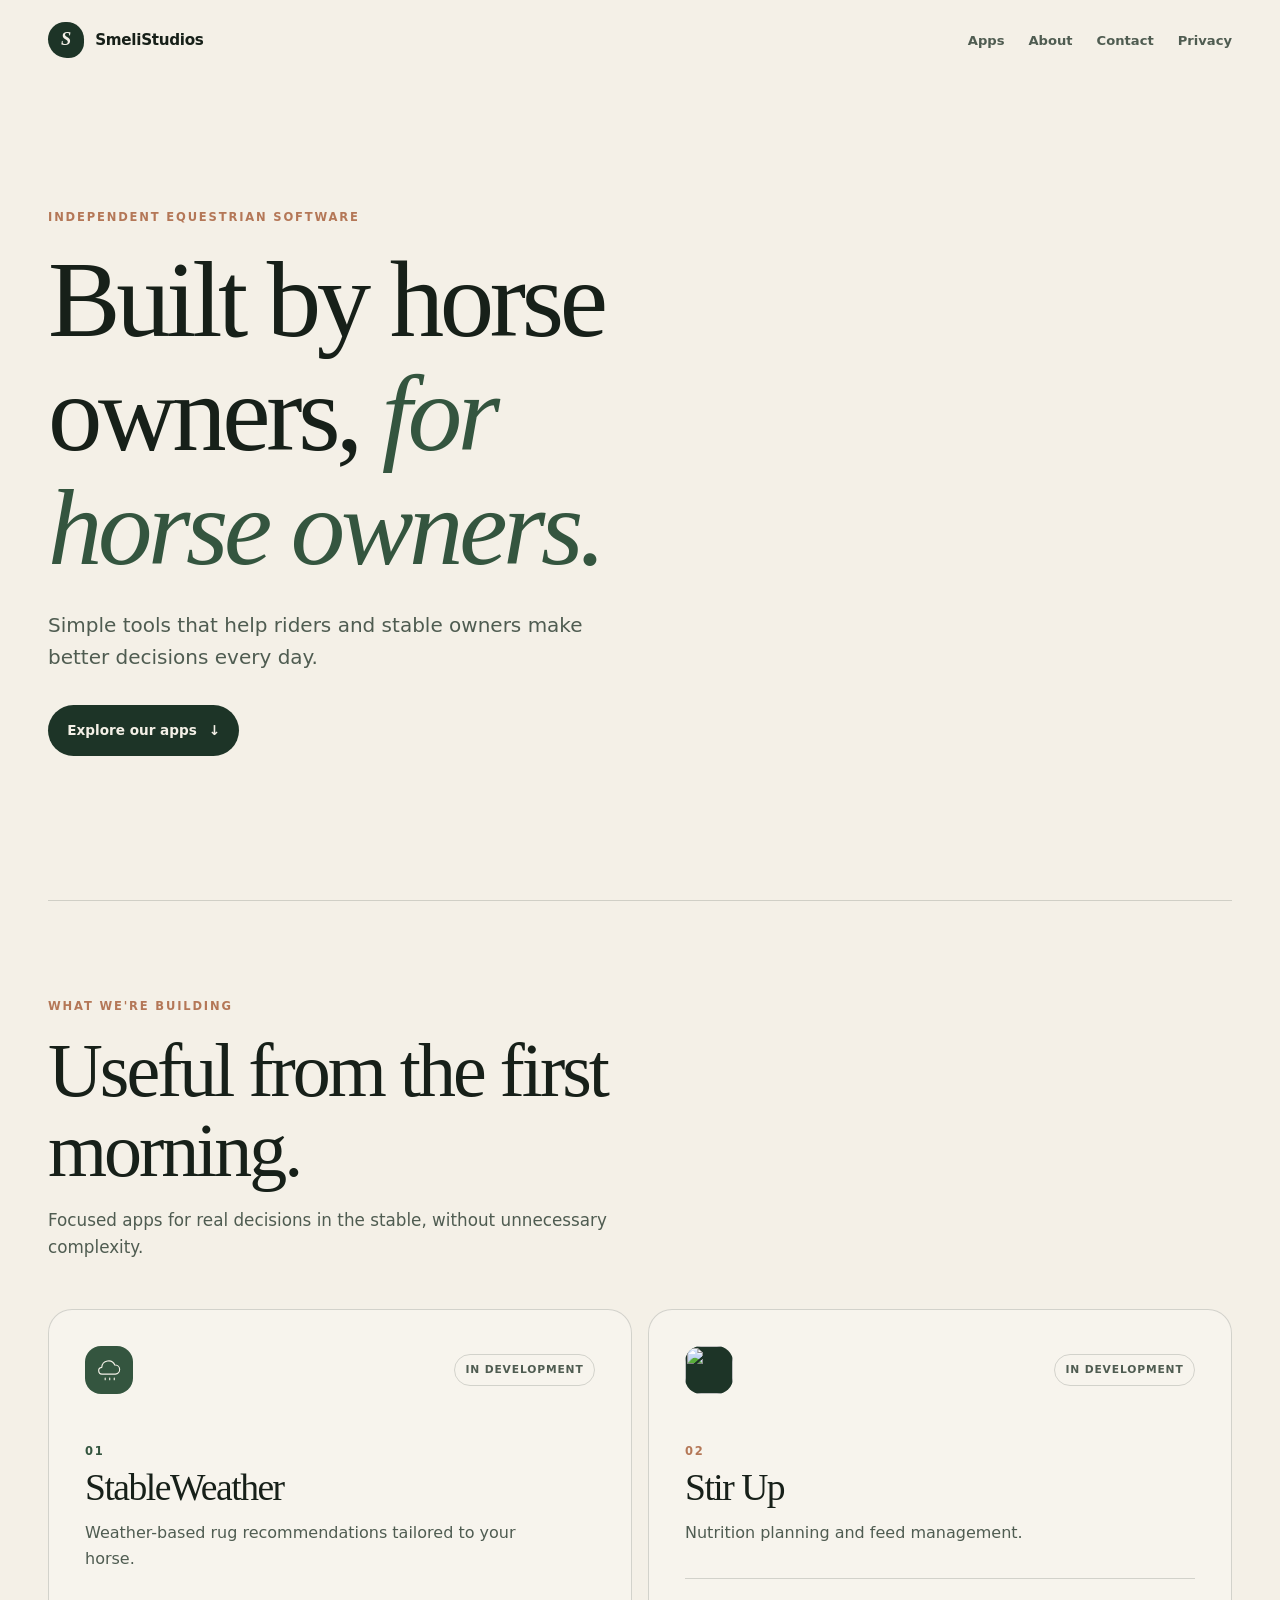
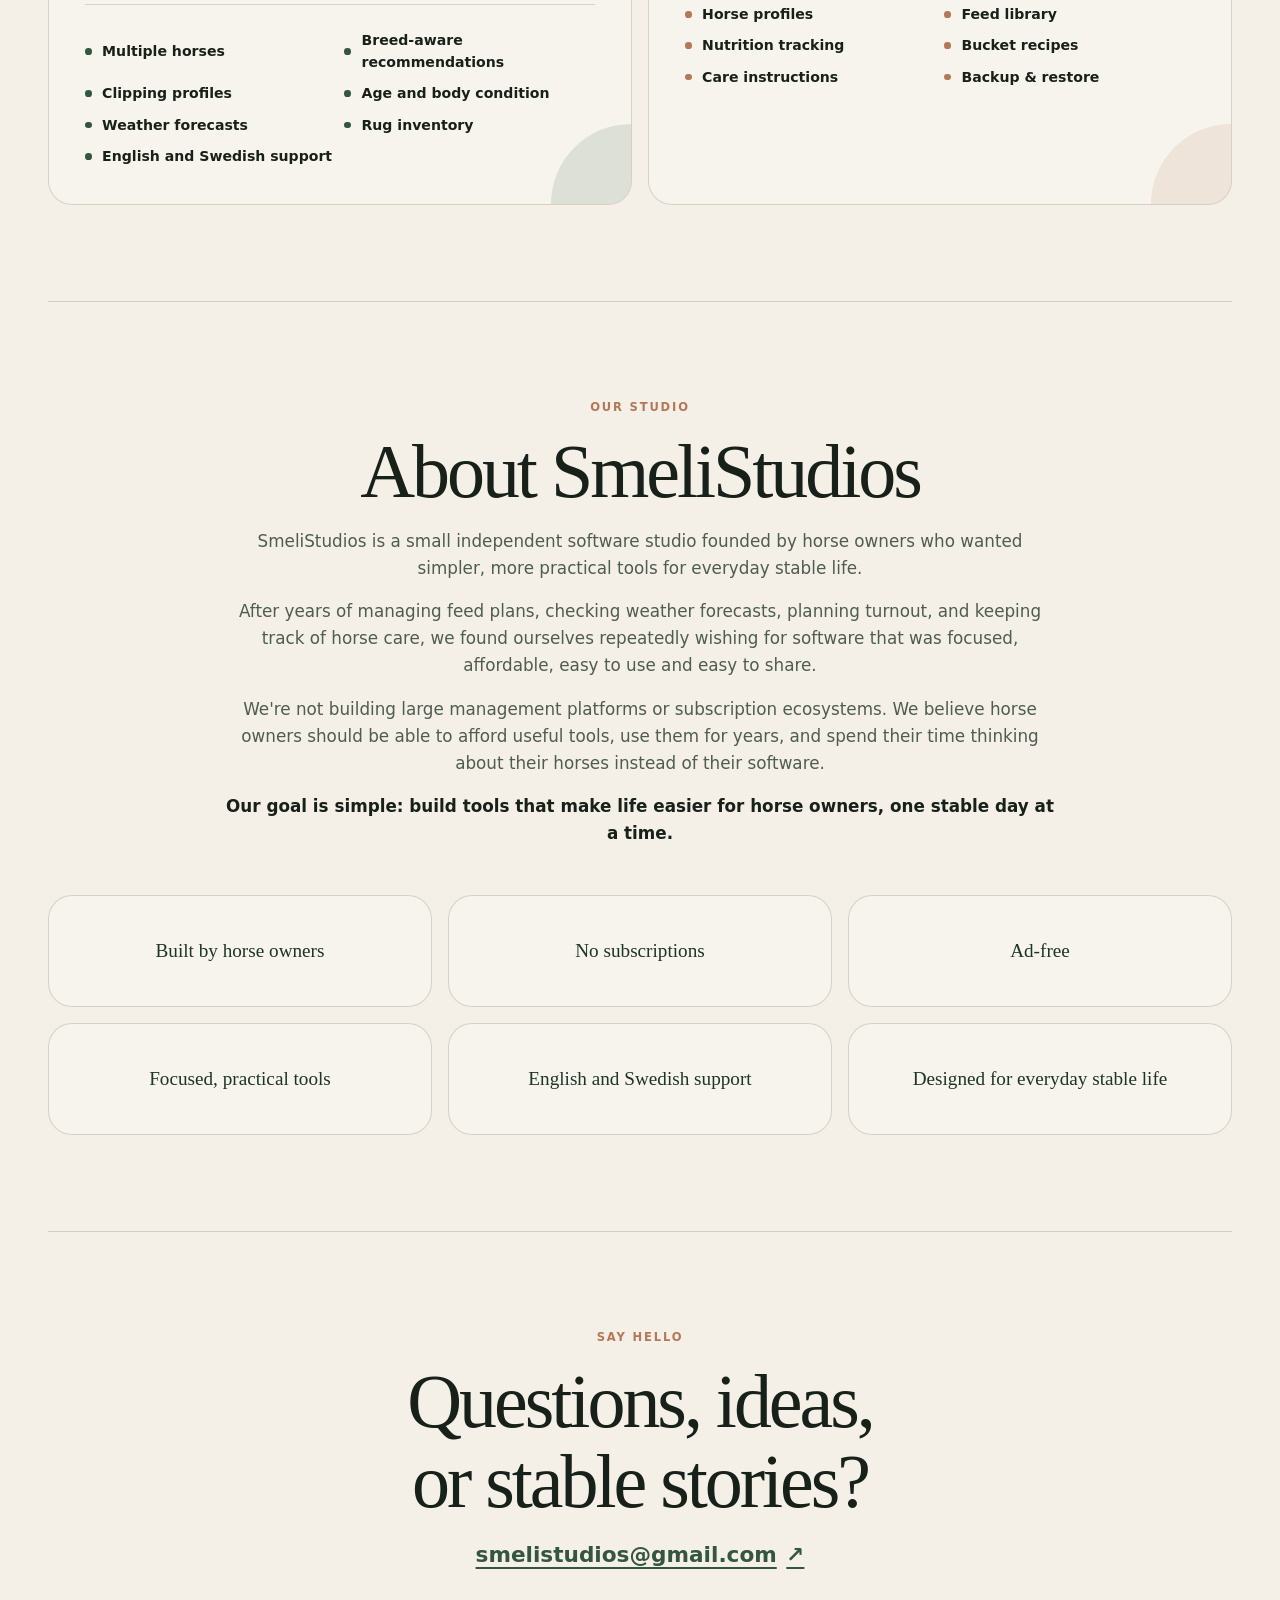
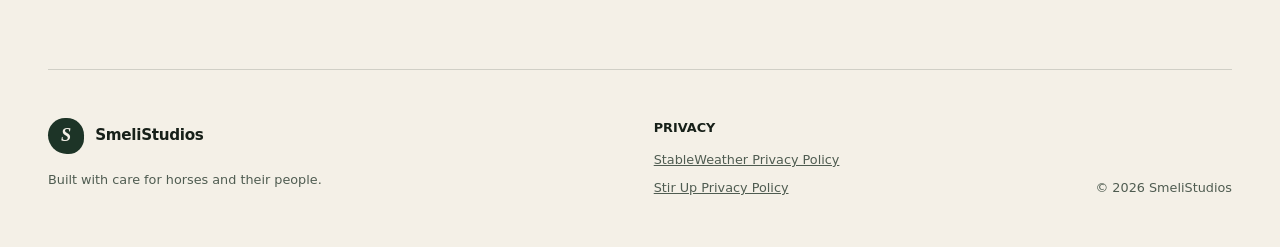
==== commit 3faa3171: "Add Stir Up website branding" ====
--- a/index.html
+++ b/index.html
@@ -85,23 +85,18 @@
 
           <article class="app-card stir-up-card">
             <div class="app-card-top">
-              <div class="app-icon" aria-hidden="true">
-                <svg viewBox="0 0 48 48">
-                  <path d="M12 18h24l-3 20H15l-3-20Z" />
-                  <path d="M17 18c1-8 5-12 7-12s6 4 7 12M18 27h12" />
-                </svg>
+              <div class="app-icon stir-up-icon" aria-hidden="true">
+                <img
+                  src="assets/stir-up-app-icon.png"
+                  alt=""
+                  width="1080"
+                  height="1080"
+                >
               </div>
               <span class="status">In development</span>
             </div>
             <p class="app-number">02</p>
-            <h3 class="visually-hidden">Stir Up</h3>
-            <img
-              class="app-wordmark stir-up-wordmark"
-              src="assets/stir-up-wordmark.png"
-              alt="Stir Up"
-              width="1080"
-              height="500"
-            >
+            <h3>Stir Up</h3>
             <p class="app-summary">Nutrition planning and feed management.</p>
             <ul class="feature-list">
               <li>Horse profiles</li>
--- a/styles.css
+++ b/styles.css
@@ -261,6 +261,18 @@
   stroke-width: 2;
 }
 
+.app-icon img {
+  width: 100%;
+  height: 100%;
+  display: block;
+  object-fit: cover;
+}
+
+.stir-up-icon {
+  overflow: hidden;
+  background: var(--forest);
+}
+
 .status {
   padding: 0.4rem 0.65rem;
   border: 1px solid var(--line);
@@ -283,17 +295,6 @@
 .app-card h3 {
   margin-bottom: 0.8rem;
   font-size: 2.35rem;
-}
-
-.app-wordmark {
-  display: block;
-  width: min(15rem, 82%);
-  height: auto;
-  margin: 0 0 0.95rem -0.2rem;
-}
-
-.stir-up-wordmark {
-  filter: drop-shadow(0 0.15rem 0.2rem rgba(23, 32, 25, 0.08));
 }
 
 .app-summary {
@@ -436,16 +437,6 @@
   outline-offset: 4px;
 }
 
-.visually-hidden {
-  width: 1px;
-  height: 1px;
-  position: absolute;
-  overflow: hidden;
-  clip: rect(0 0 0 0);
-  clip-path: inset(50%);
-  white-space: nowrap;
-}
-
 @media (min-width: 40rem) {
   nav {
     display: flex;
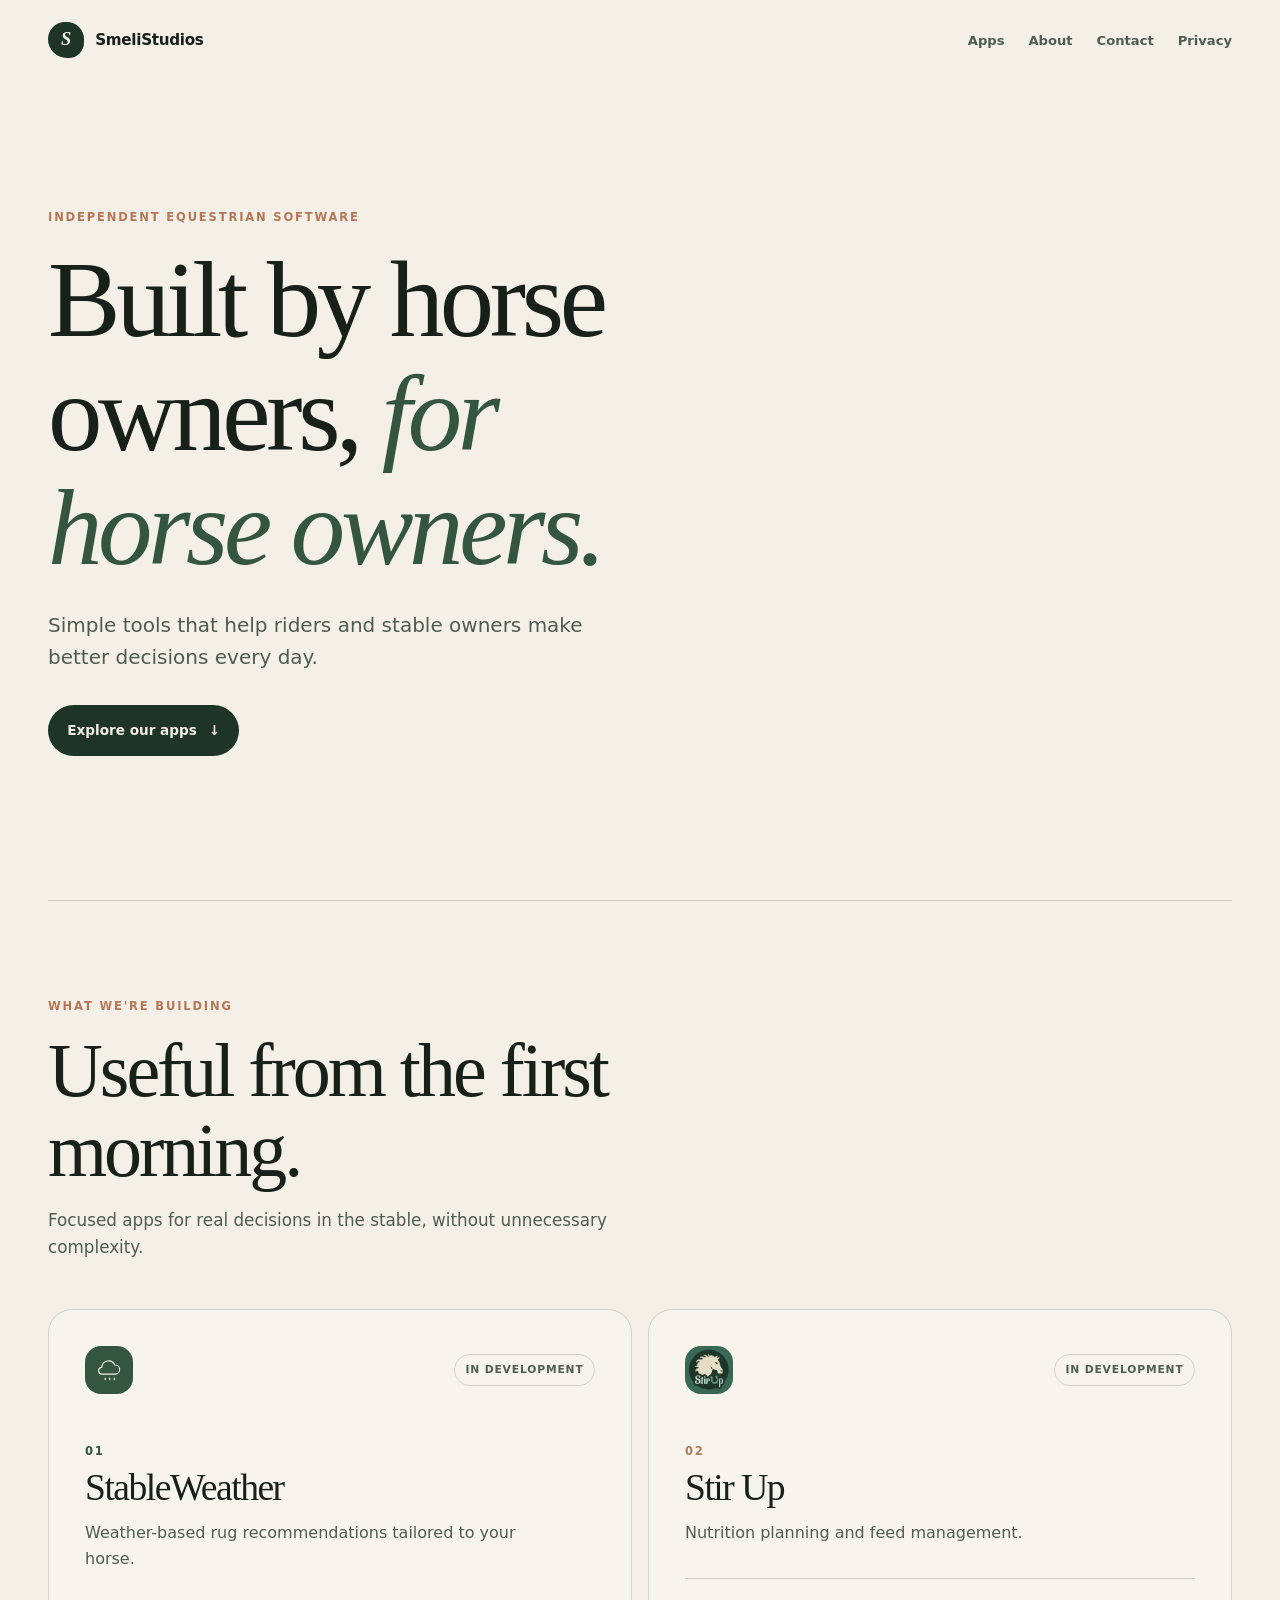
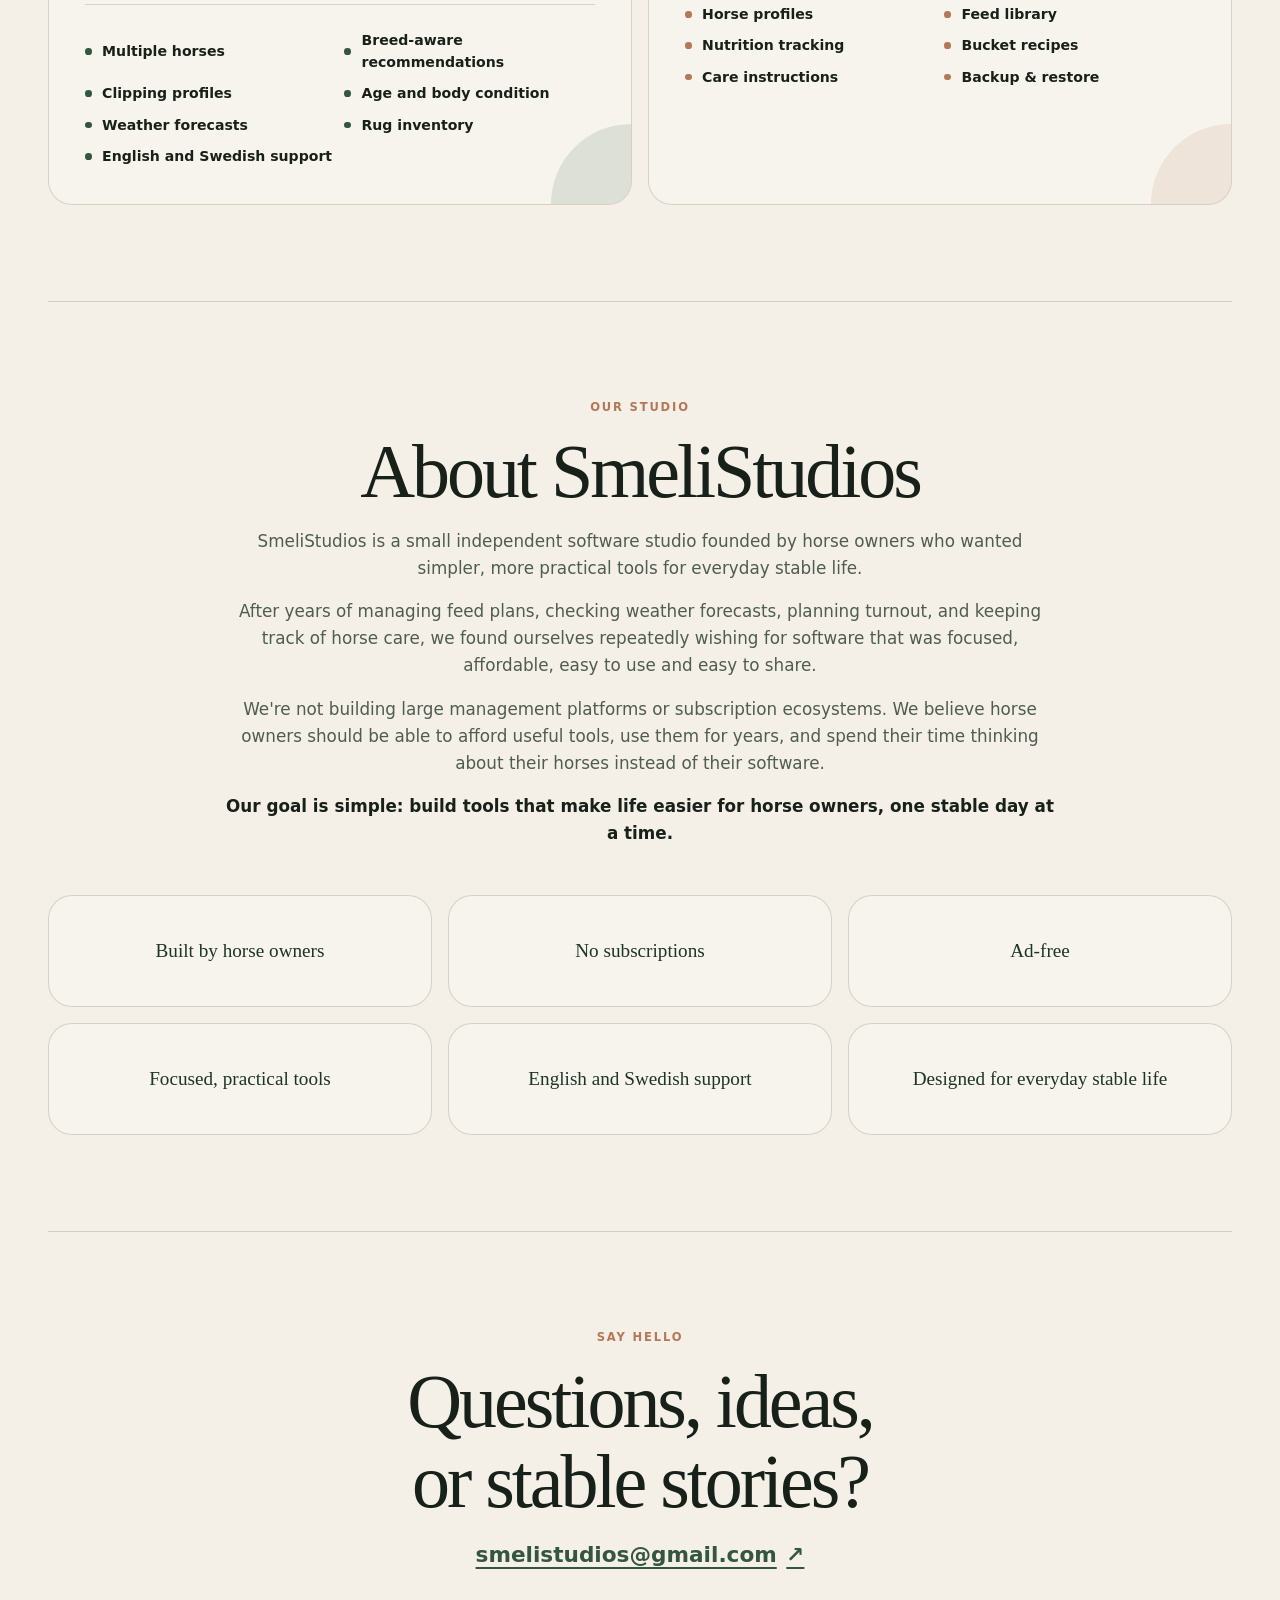
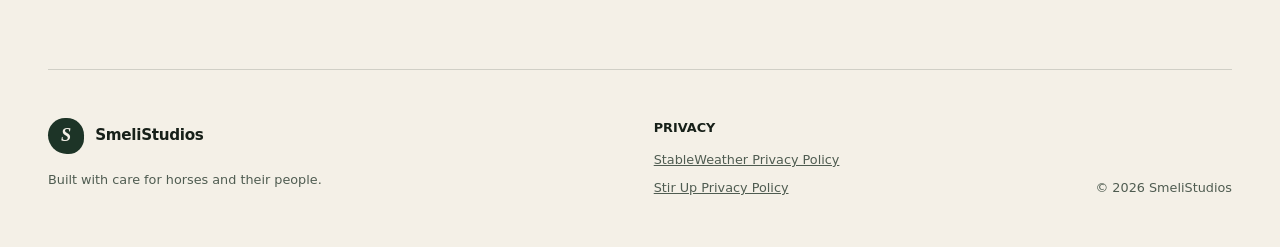
==== commit 8e1bbedc: "Add Stir Up website branding" ====
--- a/index.html
+++ b/index.html
@@ -85,14 +85,7 @@
 
           <article class="app-card stir-up-card">
             <div class="app-card-top">
-              <div class="app-icon stir-up-icon" aria-hidden="true">
-                <img
-                  src="assets/stir-up-app-icon.png"
-                  alt=""
-                  width="1080"
-                  height="1080"
-                >
-              </div>
+              <div class="app-icon stir-up-icon" aria-hidden="true"></div>
               <span class="status">In development</span>
             </div>
             <p class="app-number">02</p>
--- a/styles.css
+++ b/styles.css
@@ -261,16 +261,12 @@
   stroke-width: 2;
 }
 
-.app-icon img {
-  width: 100%;
-  height: 100%;
-  display: block;
-  object-fit: cover;
-}
-
 .stir-up-icon {
   overflow: hidden;
   background: var(--forest);
+  background-image: url("assets/stir-up-app-icon.png");
+  background-position: center;
+  background-size: cover;
 }
 
 .status {
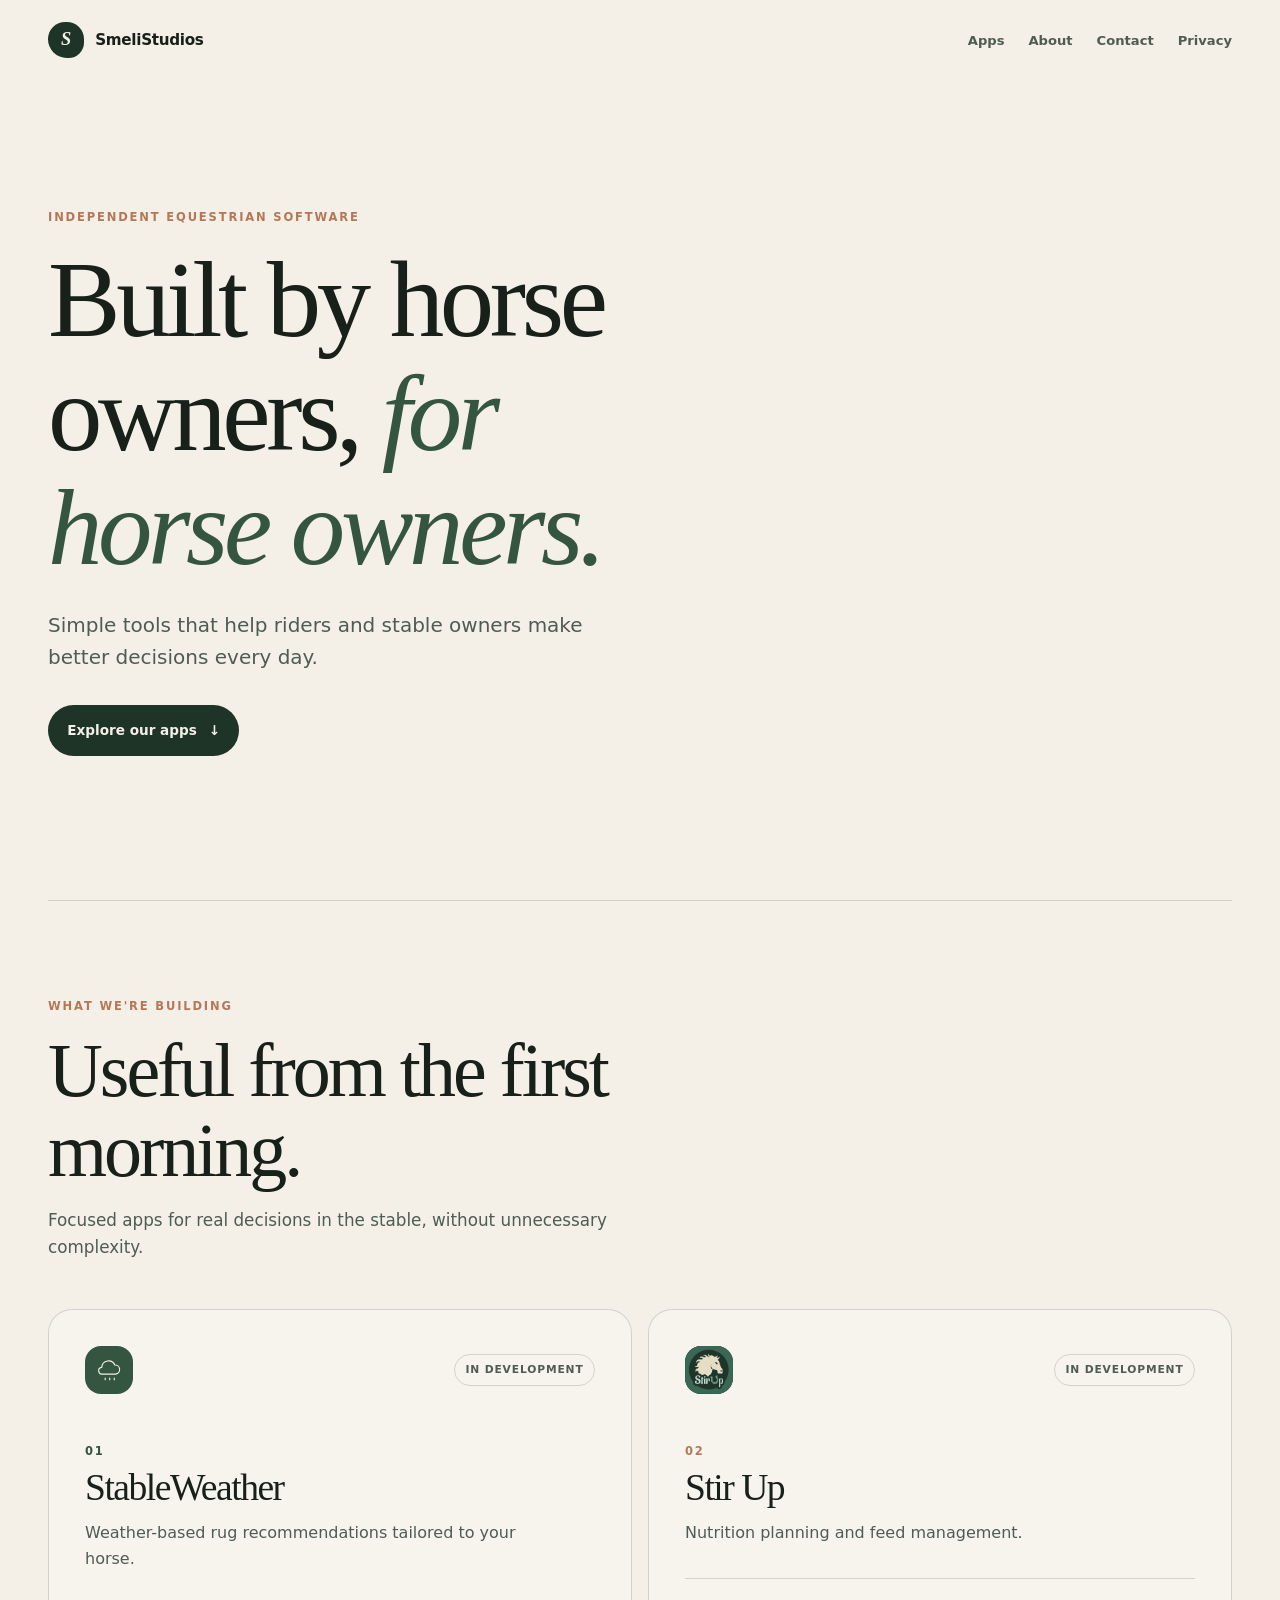
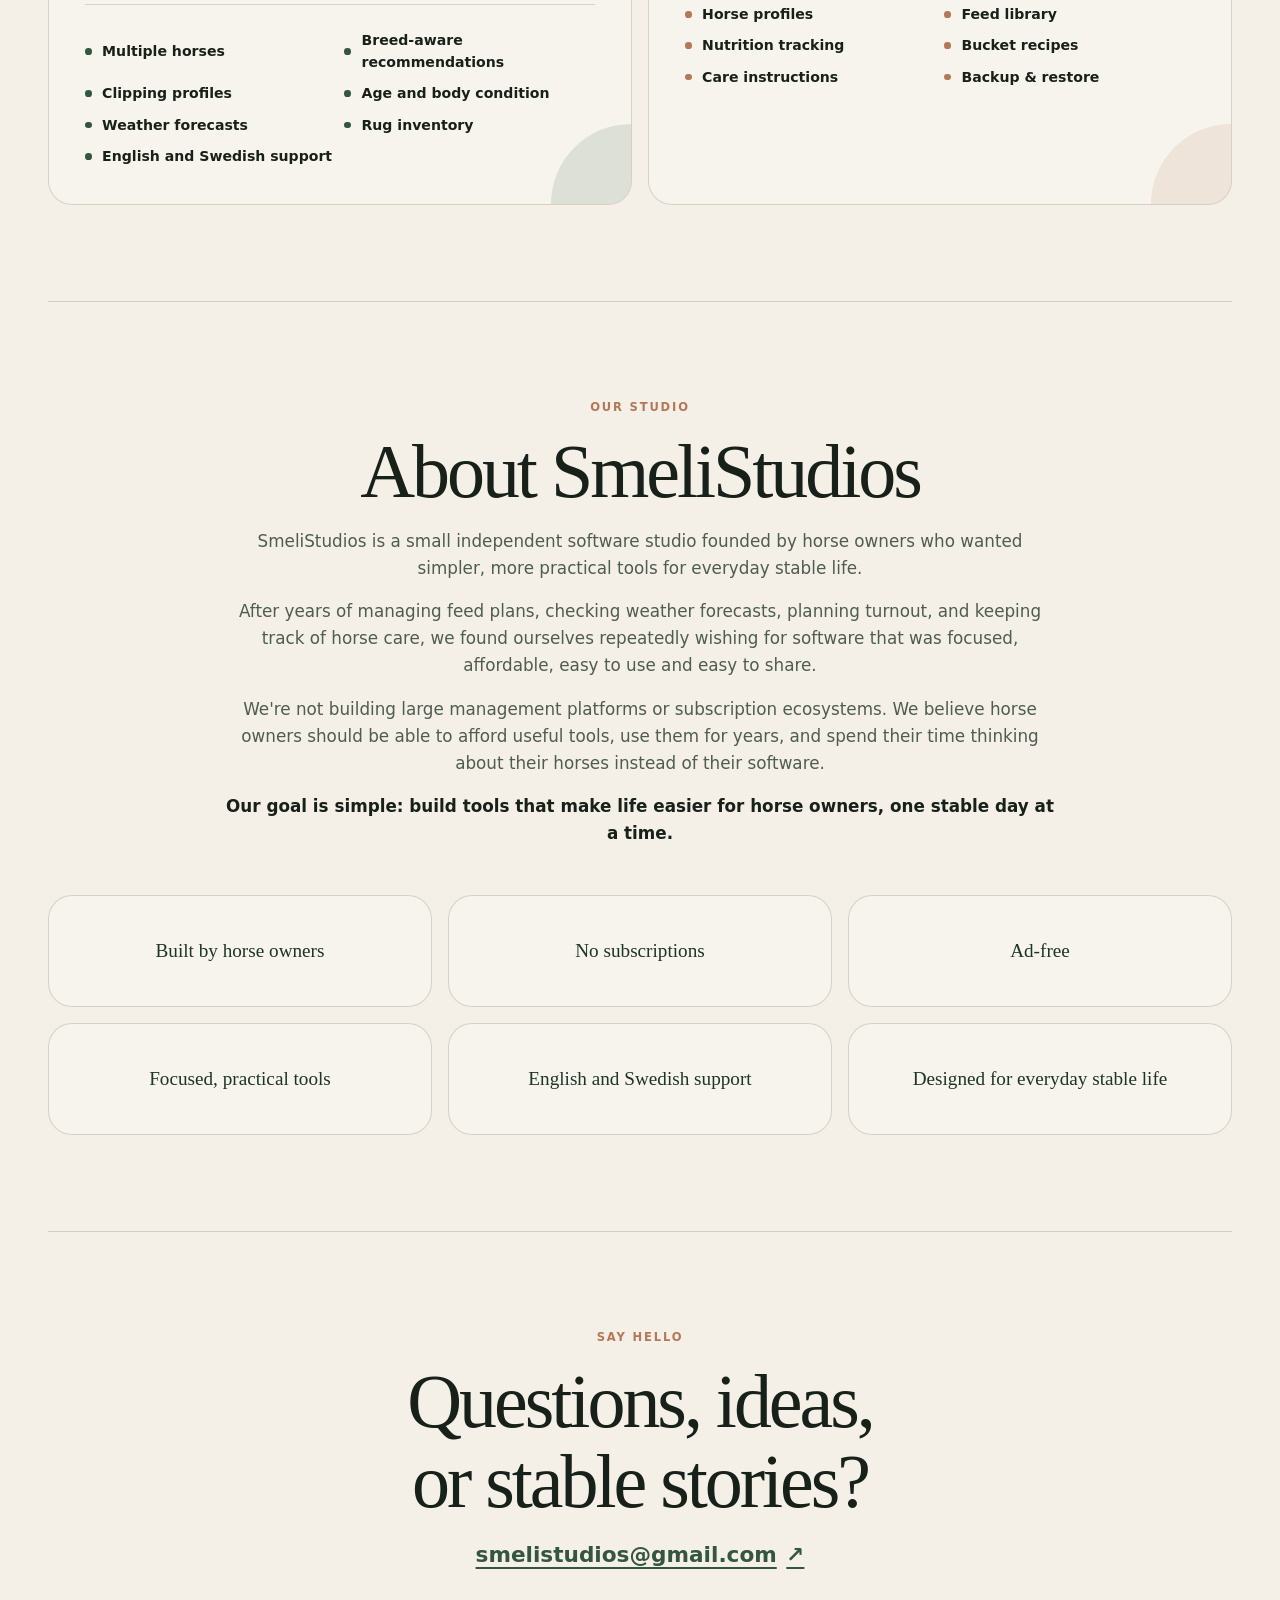
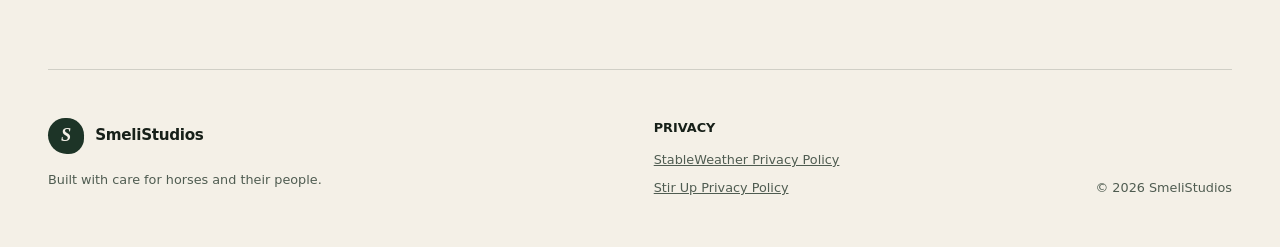
==== commit 2bbd92ca: "Use Stir Up app icon on website card" ====
--- a/index.html
+++ b/index.html
@@ -85,7 +85,9 @@
 
           <article class="app-card stir-up-card">
             <div class="app-card-top">
-              <div class="app-icon stir-up-icon" aria-hidden="true"></div>
+              <div class="app-icon stir-up-icon" aria-hidden="true">
+                <img src="assets/stir-up-app-icon.png" alt="" />
+              </div>
               <span class="status">In development</span>
             </div>
             <p class="app-number">02</p>
--- a/styles.css
+++ b/styles.css
@@ -264,9 +264,13 @@
 .stir-up-icon {
   overflow: hidden;
   background: var(--forest);
-  background-image: url("assets/stir-up-app-icon.png");
-  background-position: center;
-  background-size: cover;
+}
+
+.stir-up-icon img {
+  width: 100%;
+  height: 100%;
+  display: block;
+  object-fit: cover;
 }
 
 .status {
